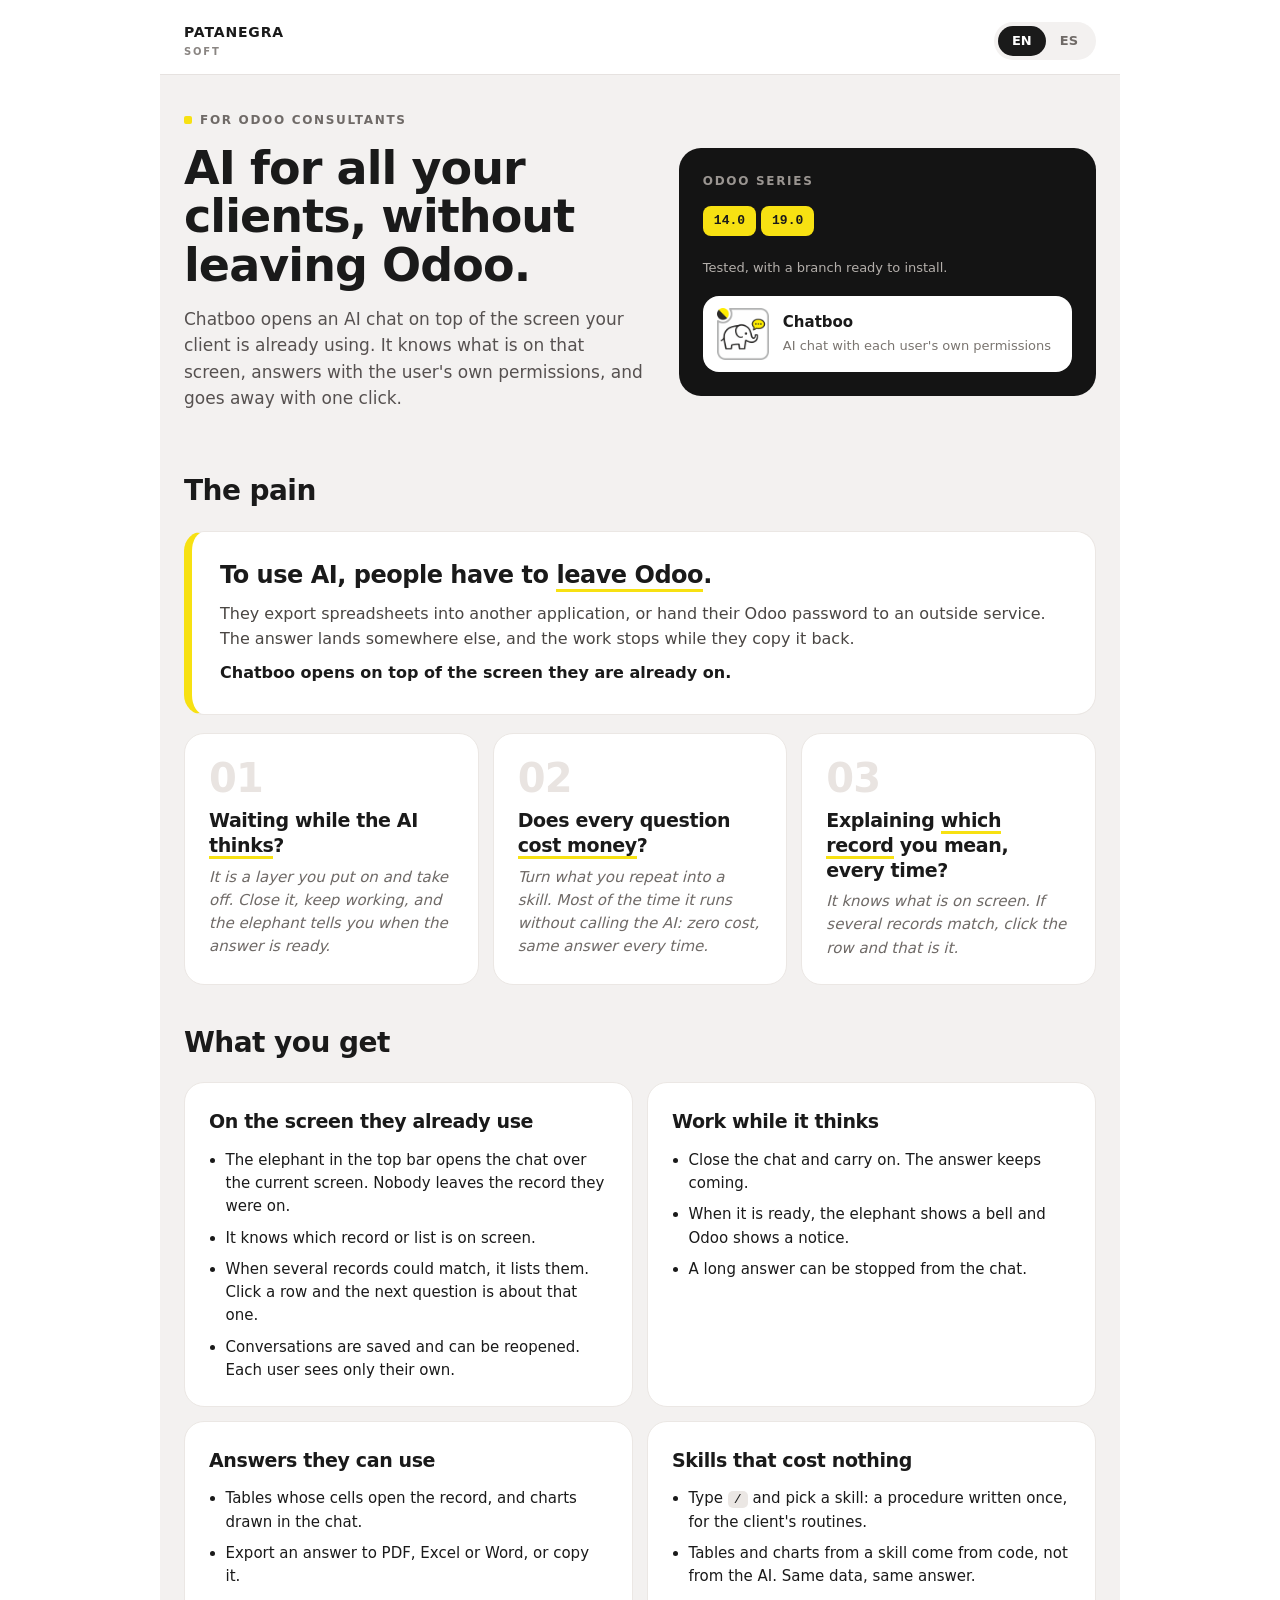
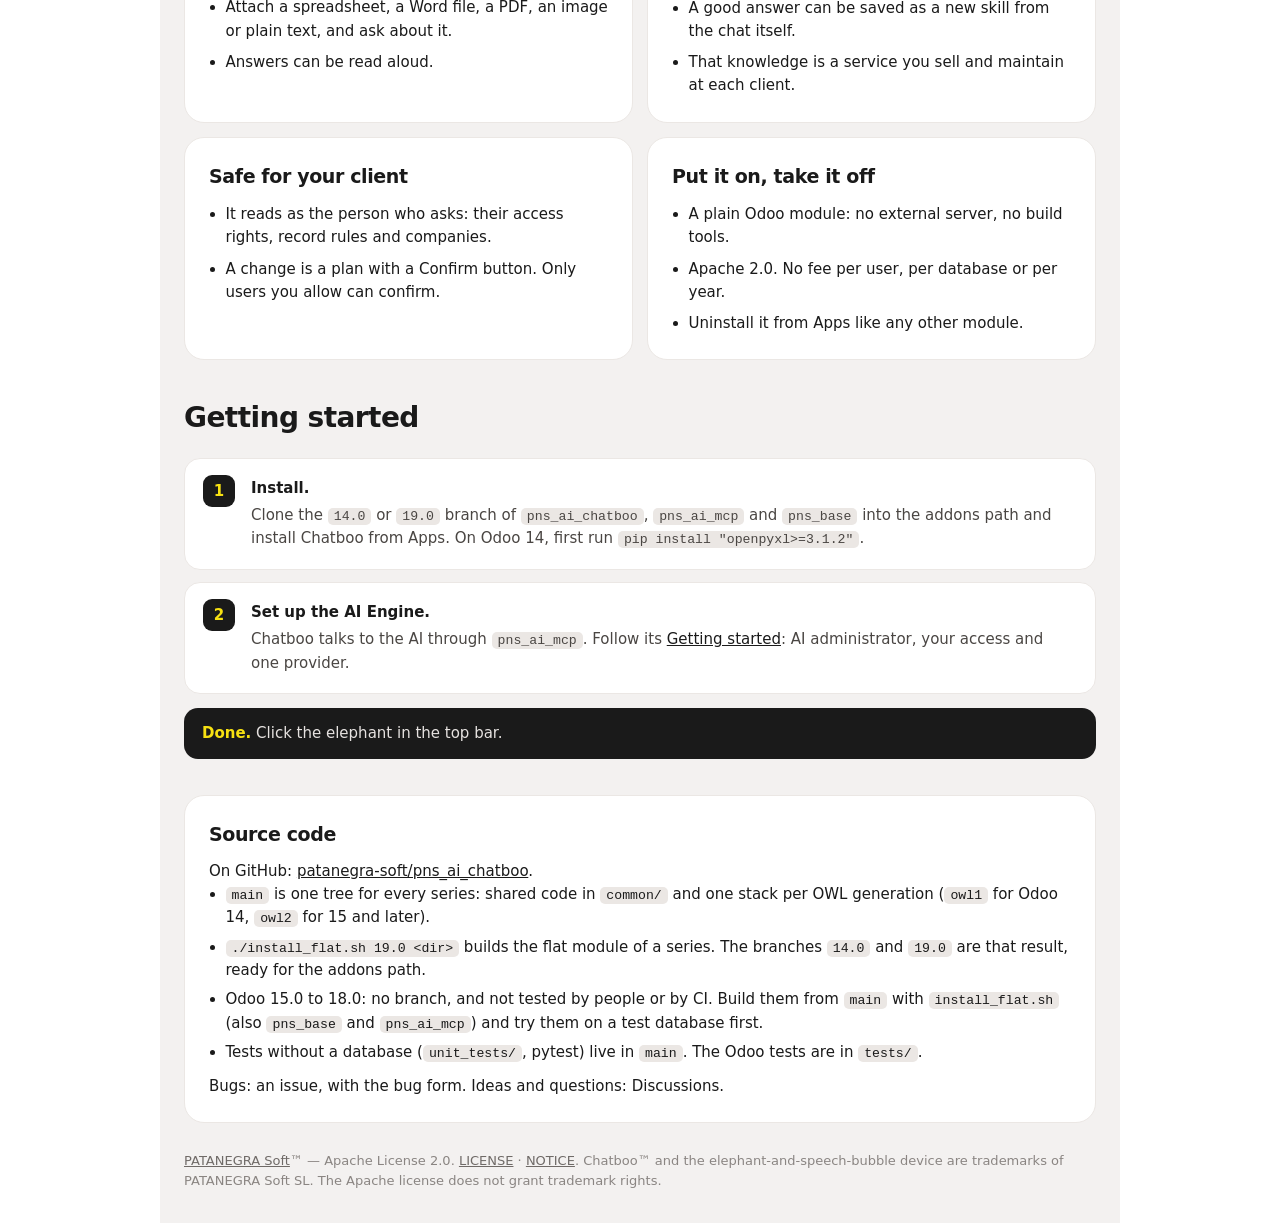
==== pns_ai_chatboo/static/description/index.html @ d3c710c8 "pns_ai_chatboo 2.1.546 for Odoo 19.0" ====
<!DOCTYPE html>
<html lang="en">
<head>
<meta charset="utf-8"/>
<meta http-equiv="Content-Type" content="text/html; charset=utf-8"/>
<meta name="tdm-reservation" content="0"/>
<title>Chatboo</title>
</head>
<body>
<style>
.pb * { box-sizing: border-box !important }
#es:target ~ .pb-en { display: none !important }
#es:target ~ .pb-es { display: block !important }
#es:target ~ .pb-bar .pb-t-en { background: transparent !important; color: #6f6a67 !important }
#es:target ~ .pb-bar .pb-t-es { background: #1A1A1A !important; color: #fff !important }
.pb-big p:last-child { margin: 0 !important; font-weight: 600 !important; color: #1A1A1A !important }
.pb-feat li:last-child { margin-bottom: 0 !important }
.pb-steps li:before { content: counter(pbstep) !important; position: absolute !important; left: 18px !important; top: 16px !important; width: 32px !important; height: 32px !important; border-radius: 9px !important; background: #1A1A1A !important; color: #F7E112 !important; font-weight: 700 !important; text-align: center !important; line-height: 32px !important }
@media (min-width: 760px) {
  .pb-hero { display: grid !important; grid-template-columns: 1.1fr 1fr !important; gap: 36px !important; align-items: center !important }
  .pb-dark { margin-top: 0 !important }
  .pb h1 { font-size: 46px !important }
  .pb-pains { display: grid !important; grid-template-columns: repeat(3, 1fr) !important; gap: 14px !important }
  .pb-pain { margin-bottom: 0 !important }
  .pb-feats { display: grid !important; grid-template-columns: 1fr 1fr !important; gap: 14px !important }
  .pb-feat { margin-bottom: 0 !important }

  }
</style>
<div class="pb" style="max-width: 960px; margin: 0 auto; padding: 0 0 32px; background: #f3f1f0; color: #1A1A1A; font-family: Inter, 'Segoe UI', system-ui, -apple-system, sans-serif; font-size: 15px; line-height: 1.55">
  <span id="en" class="pb-target" style="display: block; height: 0"></span>
  <span id="es" class="pb-target" style="display: block; height: 0"></span>

  <div class="pb-bar" style="display: flex; align-items: center; justify-content: space-between; padding: 14px 24px; background: #fff; border-bottom: 1px solid #e6e2e0">
    <div class="pb-brand" style="font-weight: 800; font-size: 14px; letter-spacing: 0.06em">PATANEGRA<small style="display: block; font-size: 10px; color: #8a8582; letter-spacing: 0.18em; font-weight: 600">SOFT</small></div>
    <div class="pb-tabs" style="background: #f3f1f0; border-radius: 999px; padding: 4px; white-space: nowrap"><a class="pb-t-en" href="#en" style="display: inline-block; padding: 5px 14px; border-radius: 999px; font-size: 13px; font-weight: 700; text-decoration: none; background: #1A1A1A; color: #fff">EN</a><a class="pb-t-es" href="#es" style="display: inline-block; padding: 5px 14px; border-radius: 999px; font-size: 13px; font-weight: 700; text-decoration: none; color: #6f6a67">ES</a></div>
  </div>

  <!-- ============================== ENGLISH ============================== -->
  <div class="pb-en" lang="en">

    <section class="pb-sec pb-hero" style="padding: 36px 24px 0; display: block">
      <div>
        <p class="pb-eyebrow" style="margin: 0 0 14px; font-size: 12px; font-weight: 700; letter-spacing: 0.14em; text-transform: uppercase; color: #6f6a67"><span style="display: inline-block; width: 8px; height: 8px; margin-right: 8px; border-radius: 2px; background: #F7E112"></span>For Odoo consultants</p>
        <h1 style="font-family: 'Space Grotesk', 'Segoe UI', system-ui, sans-serif; letter-spacing: -0.02em; margin: 0 0 16px; font-size: 40px; line-height: 1.06; font-weight: 700">AI for all your clients, without leaving Odoo.</h1>
        <p class="pb-lead" style="margin: 0 0 22px; font-size: 17px; color: #565150; max-width: 34em">
          Chatboo opens an AI chat on top of the screen your client is already
          using. It knows what is on that screen, answers with the user's own
          permissions, and goes away with one click.
        </p>
      </div>
      <div class="pb-dark" style="margin-top: 24px; padding: 24px; border-radius: 22px; background: #141414; color: #fff">
        <p class="pb-dark-head" style="margin: 0 0 12px; font-size: 12px; font-weight: 700; letter-spacing: 0.14em; text-transform: uppercase; color: #9a9591">Odoo series</p>
        <p class="pb-series"><span style="display: inline-block; margin: 0 5px 7px 0; padding: 5px 11px; border-radius: 8px; font-family: ui-monospace, Consolas, Menlo, monospace; font-size: 13px; font-weight: 600; background: #F7E112; color: #1A1A1A">14.0</span><span style="display: inline-block; margin: 0 5px 7px 0; padding: 5px 11px; border-radius: 8px; font-family: ui-monospace, Consolas, Menlo, monospace; font-size: 13px; font-weight: 600; background: #F7E112; color: #1A1A1A">19.0</span></p>
        <p class="pb-dark-note" style="margin: 6px 0 18px; font-size: 13px; color: #b4afab">Tested, with a branch ready to install.</p>
        <div class="pb-app" style="display: flex; align-items: center; gap: 14px; padding: 12px 14px; border-radius: 16px; background: #fff; color: #1A1A1A">
          <img src="icon.png" alt="Chatboo" style="width: 52px; height: 52px; flex: none; display: block" />
          <div><b style="display: block; font-size: 15px">Chatboo</b><span style="font-size: 13px; color: #7a7570">AI chat with each user's own permissions</span></div>
        </div>
      </div>
    </section>

    <section class="pb-sec" style="padding: 36px 24px 0">
      <h2 style="font-family: 'Space Grotesk', 'Segoe UI', system-ui, sans-serif; letter-spacing: -0.02em; margin: 0 0 18px; font-size: 28px; font-weight: 700">The pain</h2>
      <div class="pb-big" style="padding: 28px; border-radius: 20px; background: #fff; border: 1px solid #ebe7e4; border-left: 8px solid #F7E112">
        <h3 style="font-family: 'Space Grotesk', 'Segoe UI', system-ui, sans-serif; letter-spacing: -0.02em; margin: 0 0 12px; font-size: 24px; line-height: 1.25">To use AI, people have to <em style="font-style: normal; border-bottom: 3px solid #F7E112">leave Odoo</em>.</h3>
        <p style="margin: 0 0 10px; color: #4a4643; font-size: 16px">
          They export spreadsheets into another application, or hand their
          Odoo password to an outside service. The answer lands somewhere
          else, and the work stops while they copy it back.
        </p>
        <p style="margin: 0 0 10px; color: #4a4643; font-size: 16px">Chatboo opens on top of the screen they are already on.</p>
      </div>
      <div class="pb-pains" style="margin-top: 18px">
        <div class="pb-pain" style="margin-bottom: 14px; padding: 24px; border-radius: 20px; background: #fff; border: 1px solid #ebe7e4">
          <span class="pb-n" style="display: block; margin-bottom: 10px; font-size: 40px; font-weight: 700; color: #e9e4e1; line-height: 1; font-family: 'Space Grotesk', 'Segoe UI', system-ui, sans-serif; letter-spacing: -0.02em">01</span>
          <h3 style="font-family: 'Space Grotesk', 'Segoe UI', system-ui, sans-serif; letter-spacing: -0.02em; margin: 0 0 8px; font-size: 19px; line-height: 1.3; font-weight: 600">Waiting while the AI <em style="font-style: normal; border-bottom: 3px solid #F7E112">thinks</em>?</h3>
          <p style="margin: 0; font-style: italic; color: #6f6a67">It is a layer you put on and take off. Close it, keep working, and the elephant tells you when the answer is ready.</p>
        </div>
        <div class="pb-pain" style="margin-bottom: 14px; padding: 24px; border-radius: 20px; background: #fff; border: 1px solid #ebe7e4">
          <span class="pb-n" style="display: block; margin-bottom: 10px; font-size: 40px; font-weight: 700; color: #e9e4e1; line-height: 1; font-family: 'Space Grotesk', 'Segoe UI', system-ui, sans-serif; letter-spacing: -0.02em">02</span>
          <h3 style="font-family: 'Space Grotesk', 'Segoe UI', system-ui, sans-serif; letter-spacing: -0.02em; margin: 0 0 8px; font-size: 19px; line-height: 1.3; font-weight: 600">Does every question <em style="font-style: normal; border-bottom: 3px solid #F7E112">cost money</em>?</h3>
          <p style="margin: 0; font-style: italic; color: #6f6a67">Turn what you repeat into a skill. Most of the time it runs without calling the AI: zero cost, same answer every time.</p>
        </div>
        <div class="pb-pain" style="margin-bottom: 14px; padding: 24px; border-radius: 20px; background: #fff; border: 1px solid #ebe7e4">
          <span class="pb-n" style="display: block; margin-bottom: 10px; font-size: 40px; font-weight: 700; color: #e9e4e1; line-height: 1; font-family: 'Space Grotesk', 'Segoe UI', system-ui, sans-serif; letter-spacing: -0.02em">03</span>
          <h3 style="font-family: 'Space Grotesk', 'Segoe UI', system-ui, sans-serif; letter-spacing: -0.02em; margin: 0 0 8px; font-size: 19px; line-height: 1.3; font-weight: 600">Explaining <em style="font-style: normal; border-bottom: 3px solid #F7E112">which record</em> you mean, every time?</h3>
          <p style="margin: 0; font-style: italic; color: #6f6a67">It knows what is on screen. If several records match, click the row and that is it.</p>
        </div>
      </div>
    </section>

    <section class="pb-sec" style="padding: 36px 24px 0">
      <h2 style="font-family: 'Space Grotesk', 'Segoe UI', system-ui, sans-serif; letter-spacing: -0.02em; margin: 0 0 18px; font-size: 28px; font-weight: 700">What you get</h2>
      <div class="pb-feats">
        <div class="pb-feat" style="margin-bottom: 14px; padding: 24px; border-radius: 20px; background: #fff; border: 1px solid #ebe7e4">
          <h3 style="font-family: 'Space Grotesk', 'Segoe UI', system-ui, sans-serif; letter-spacing: -0.02em; margin: 0 0 12px; font-size: 19px">On the screen they already use</h3>
          <ul style="margin: 0; padding-left: 1.1em">
            <li style="margin: 0 0 8px">The elephant in the top bar opens the chat over the current screen. Nobody leaves the record they were on.</li>
            <li style="margin: 0 0 8px">It knows which record or list is on screen.</li>
            <li style="margin: 0 0 8px">When several records could match, it lists them. Click a row and the next question is about that one.</li>
            <li style="margin: 0 0 8px">Conversations are saved and can be reopened. Each user sees only their own.</li>
          </ul>
        </div>
        <div class="pb-feat" style="margin-bottom: 14px; padding: 24px; border-radius: 20px; background: #fff; border: 1px solid #ebe7e4">
          <h3 style="font-family: 'Space Grotesk', 'Segoe UI', system-ui, sans-serif; letter-spacing: -0.02em; margin: 0 0 12px; font-size: 19px">Work while it thinks</h3>
          <ul style="margin: 0; padding-left: 1.1em">
            <li style="margin: 0 0 8px">Close the chat and carry on. The answer keeps coming.</li>
            <li style="margin: 0 0 8px">When it is ready, the elephant shows a bell and Odoo shows a notice.</li>
            <li style="margin: 0 0 8px">A long answer can be stopped from the chat.</li>
          </ul>
        </div>
        <div class="pb-feat" style="margin-bottom: 14px; padding: 24px; border-radius: 20px; background: #fff; border: 1px solid #ebe7e4">
          <h3 style="font-family: 'Space Grotesk', 'Segoe UI', system-ui, sans-serif; letter-spacing: -0.02em; margin: 0 0 12px; font-size: 19px">Answers they can use</h3>
          <ul style="margin: 0; padding-left: 1.1em">
            <li style="margin: 0 0 8px">Tables whose cells open the record, and charts drawn in the chat.</li>
            <li style="margin: 0 0 8px">Export an answer to PDF, Excel or Word, or copy it.</li>
            <li style="margin: 0 0 8px">Attach a spreadsheet, a Word file, a PDF, an image or plain text, and ask about it.</li>
            <li style="margin: 0 0 8px">Answers can be read aloud.</li>
          </ul>
        </div>
        <div class="pb-feat" style="margin-bottom: 14px; padding: 24px; border-radius: 20px; background: #fff; border: 1px solid #ebe7e4">
          <h3 style="font-family: 'Space Grotesk', 'Segoe UI', system-ui, sans-serif; letter-spacing: -0.02em; margin: 0 0 12px; font-size: 19px">Skills that cost nothing</h3>
          <ul style="margin: 0; padding-left: 1.1em">
            <li style="margin: 0 0 8px">Type <code style="font-family: ui-monospace, Consolas, Menlo, monospace; font-size: 0.88em; background: #ebe7e4; padding: 1px 6px; border-radius: 5px">/</code> and pick a skill: a procedure written once, for the client's routines.</li>
            <li style="margin: 0 0 8px">Tables and charts from a skill come from code, not from the AI. Same data, same answer.</li>
            <li style="margin: 0 0 8px">A good answer can be saved as a new skill from the chat itself.</li>
            <li style="margin: 0 0 8px">That knowledge is a service you sell and maintain at each client.</li>
          </ul>
        </div>
        <div class="pb-feat" style="margin-bottom: 14px; padding: 24px; border-radius: 20px; background: #fff; border: 1px solid #ebe7e4">
          <h3 style="font-family: 'Space Grotesk', 'Segoe UI', system-ui, sans-serif; letter-spacing: -0.02em; margin: 0 0 12px; font-size: 19px">Safe for your client</h3>
          <ul style="margin: 0; padding-left: 1.1em">
            <li style="margin: 0 0 8px">It reads as the person who asks: their access rights, record rules and companies.</li>
            <li style="margin: 0 0 8px">A change is a plan with a Confirm button. Only users you allow can confirm.</li>
          </ul>
        </div>
        <div class="pb-feat" style="margin-bottom: 14px; padding: 24px; border-radius: 20px; background: #fff; border: 1px solid #ebe7e4">
          <h3 style="font-family: 'Space Grotesk', 'Segoe UI', system-ui, sans-serif; letter-spacing: -0.02em; margin: 0 0 12px; font-size: 19px">Put it on, take it off</h3>
          <ul style="margin: 0; padding-left: 1.1em">
            <li style="margin: 0 0 8px">A plain Odoo module: no external server, no build tools.</li>
            <li style="margin: 0 0 8px">Apache 2.0. No fee per user, per database or per year.</li>
            <li style="margin: 0 0 8px">Uninstall it from Apps like any other module.</li>
          </ul>
        </div>
      </div>
    </section>

    <section class="pb-sec" style="padding: 36px 24px 0">
      <h2 style="font-family: 'Space Grotesk', 'Segoe UI', system-ui, sans-serif; letter-spacing: -0.02em; margin: 0 0 18px; font-size: 28px; font-weight: 700">Getting started</h2>
      <ol class="pb-steps" style="margin: 0; padding: 0; list-style: none; counter-reset: pbstep">
        <li style="position: relative; margin-bottom: 12px; padding: 18px 20px 18px 66px; border-radius: 16px; background: #fff; border: 1px solid #ebe7e4; counter-increment: pbstep">
          <b style="display: block; margin-bottom: 4px">Install.</b>
          <p style="margin: 0; color: #4a4643">Clone the <code style="font-family: ui-monospace, Consolas, Menlo, monospace; font-size: 0.88em; background: #ebe7e4; padding: 1px 6px; border-radius: 5px">14.0</code> or <code style="font-family: ui-monospace, Consolas, Menlo, monospace; font-size: 0.88em; background: #ebe7e4; padding: 1px 6px; border-radius: 5px">19.0</code> branch of <code style="font-family: ui-monospace, Consolas, Menlo, monospace; font-size: 0.88em; background: #ebe7e4; padding: 1px 6px; border-radius: 5px">pns_ai_chatboo</code>, <code style="font-family: ui-monospace, Consolas, Menlo, monospace; font-size: 0.88em; background: #ebe7e4; padding: 1px 6px; border-radius: 5px">pns_ai_mcp</code> and <code style="font-family: ui-monospace, Consolas, Menlo, monospace; font-size: 0.88em; background: #ebe7e4; padding: 1px 6px; border-radius: 5px">pns_base</code> into the addons path and install Chatboo from Apps. On Odoo 14, first run <code style="font-family: ui-monospace, Consolas, Menlo, monospace; font-size: 0.88em; background: #ebe7e4; padding: 1px 6px; border-radius: 5px">pip install "openpyxl&gt;=3.1.2"</code>.</p>
        </li>
        <li style="position: relative; margin-bottom: 12px; padding: 18px 20px 18px 66px; border-radius: 16px; background: #fff; border: 1px solid #ebe7e4; counter-increment: pbstep">
          <b style="display: block; margin-bottom: 4px">Set up the AI Engine.</b>
          <p style="margin: 0; color: #4a4643">Chatboo talks to the AI through <code style="font-family: ui-monospace, Consolas, Menlo, monospace; font-size: 0.88em; background: #ebe7e4; padding: 1px 6px; border-radius: 5px">pns_ai_mcp</code>. Follow its <a href="https://github.com/patanegra-soft/pns_ai_mcp#getting-started" style="color: #1A1A1A">Getting started</a>: AI administrator, your access and one provider.</p>
        </li>
      </ol>
      <p class="pb-tip" style="margin: 14px 0 0; padding: 14px 18px; border-radius: 14px; background: #1A1A1A; color: #e6e2e0"><b style="color: #F7E112">Done.</b> Click the elephant in the top bar.</p>
    </section>

    <section class="pb-sec" style="padding: 36px 24px 0">
      <div class="pb-src" style="padding: 24px; border-radius: 20px; background: #fff; border: 1px solid #ebe7e4">
        <h3 style="font-family: 'Space Grotesk', 'Segoe UI', system-ui, sans-serif; letter-spacing: -0.02em; margin: 0 0 10px; font-size: 19px">Source code</h3>
        <p style="margin: 0">On GitHub: <a href="https://github.com/patanegra-soft/pns_ai_chatboo" style="color: #1A1A1A">patanegra-soft/pns_ai_chatboo</a>.</p>
        <ul style="margin: 0 0 10px; padding-left: 1.1em">
          <li style="margin: 0 0 6px"><code style="font-family: ui-monospace, Consolas, Menlo, monospace; font-size: 0.88em; background: #ebe7e4; padding: 1px 6px; border-radius: 5px">main</code> is one tree for every series: shared code in <code style="font-family: ui-monospace, Consolas, Menlo, monospace; font-size: 0.88em; background: #ebe7e4; padding: 1px 6px; border-radius: 5px">common/</code> and one stack per OWL generation (<code style="font-family: ui-monospace, Consolas, Menlo, monospace; font-size: 0.88em; background: #ebe7e4; padding: 1px 6px; border-radius: 5px">owl1</code> for Odoo 14, <code style="font-family: ui-monospace, Consolas, Menlo, monospace; font-size: 0.88em; background: #ebe7e4; padding: 1px 6px; border-radius: 5px">owl2</code> for 15 and later).</li>
          <li style="margin: 0 0 6px"><code style="font-family: ui-monospace, Consolas, Menlo, monospace; font-size: 0.88em; background: #ebe7e4; padding: 1px 6px; border-radius: 5px">./install_flat.sh 19.0 &lt;dir&gt;</code> builds the flat module of a series. The branches <code style="font-family: ui-monospace, Consolas, Menlo, monospace; font-size: 0.88em; background: #ebe7e4; padding: 1px 6px; border-radius: 5px">14.0</code> and <code style="font-family: ui-monospace, Consolas, Menlo, monospace; font-size: 0.88em; background: #ebe7e4; padding: 1px 6px; border-radius: 5px">19.0</code> are that result, ready for the addons path.</li>
          <li style="margin: 0 0 6px">Odoo 15.0 to 18.0: no branch, and not tested by people or by CI. Build them from <code style="font-family: ui-monospace, Consolas, Menlo, monospace; font-size: 0.88em; background: #ebe7e4; padding: 1px 6px; border-radius: 5px">main</code> with <code style="font-family: ui-monospace, Consolas, Menlo, monospace; font-size: 0.88em; background: #ebe7e4; padding: 1px 6px; border-radius: 5px">install_flat.sh</code> (also <code style="font-family: ui-monospace, Consolas, Menlo, monospace; font-size: 0.88em; background: #ebe7e4; padding: 1px 6px; border-radius: 5px">pns_base</code> and <code style="font-family: ui-monospace, Consolas, Menlo, monospace; font-size: 0.88em; background: #ebe7e4; padding: 1px 6px; border-radius: 5px">pns_ai_mcp</code>) and try them on a test database first.</li>
          <li style="margin: 0 0 6px">Tests without a database (<code style="font-family: ui-monospace, Consolas, Menlo, monospace; font-size: 0.88em; background: #ebe7e4; padding: 1px 6px; border-radius: 5px">unit_tests/</code>, pytest) live in <code style="font-family: ui-monospace, Consolas, Menlo, monospace; font-size: 0.88em; background: #ebe7e4; padding: 1px 6px; border-radius: 5px">main</code>. The Odoo tests are in <code style="font-family: ui-monospace, Consolas, Menlo, monospace; font-size: 0.88em; background: #ebe7e4; padding: 1px 6px; border-radius: 5px">tests/</code>.</li>
        </ul>
        <p style="margin: 0">Bugs: an issue, with the bug form. Ideas and questions: Discussions.</p>
      </div>
    </section>

  </div>

  <!-- ============================== ESPA&#209;OL ============================== -->
  <div class="pb-es" lang="es" style="display: none">

    <section class="pb-sec pb-hero" style="padding: 36px 24px 0; display: block">
      <div>
        <p class="pb-eyebrow" style="margin: 0 0 14px; font-size: 12px; font-weight: 700; letter-spacing: 0.14em; text-transform: uppercase; color: #6f6a67"><span style="display: inline-block; width: 8px; height: 8px; margin-right: 8px; border-radius: 2px; background: #F7E112"></span>Para consultores de Odoo</p>
        <h1 style="font-family: 'Space Grotesk', 'Segoe UI', system-ui, sans-serif; letter-spacing: -0.02em; margin: 0 0 16px; font-size: 40px; line-height: 1.06; font-weight: 700">IA para todos tus clientes, sin salir de Odoo.</h1>
        <p class="pb-lead" style="margin: 0 0 22px; font-size: 17px; color: #565150; max-width: 34em">
          Chatboo abre un chat de IA encima de la pantalla que tu cliente ya
          est&#225; usando. Sabe qu&#233; hay en esa pantalla, responde con los permisos
          del propio usuario y se quita con un clic.
        </p>
      </div>
      <div class="pb-dark" style="margin-top: 24px; padding: 24px; border-radius: 22px; background: #141414; color: #fff">
        <p class="pb-dark-head" style="margin: 0 0 12px; font-size: 12px; font-weight: 700; letter-spacing: 0.14em; text-transform: uppercase; color: #9a9591">Versiones de Odoo</p>
        <p class="pb-series"><span style="display: inline-block; margin: 0 5px 7px 0; padding: 5px 11px; border-radius: 8px; font-family: ui-monospace, Consolas, Menlo, monospace; font-size: 13px; font-weight: 600; background: #F7E112; color: #1A1A1A">14.0</span><span style="display: inline-block; margin: 0 5px 7px 0; padding: 5px 11px; border-radius: 8px; font-family: ui-monospace, Consolas, Menlo, monospace; font-size: 13px; font-weight: 600; background: #F7E112; color: #1A1A1A">19.0</span></p>
        <p class="pb-dark-note" style="margin: 6px 0 18px; font-size: 13px; color: #b4afab">Probadas, con una rama lista para instalar.</p>
        <div class="pb-app" style="display: flex; align-items: center; gap: 14px; padding: 12px 14px; border-radius: 16px; background: #fff; color: #1A1A1A">
          <img src="icon.png" alt="Chatboo" style="width: 52px; height: 52px; flex: none; display: block" />
          <div><b style="display: block; font-size: 15px">Chatboo</b><span style="font-size: 13px; color: #7a7570">Chat de IA con los permisos de cada usuario</span></div>
        </div>
      </div>
    </section>

    <section class="pb-sec" style="padding: 36px 24px 0">
      <h2 style="font-family: 'Space Grotesk', 'Segoe UI', system-ui, sans-serif; letter-spacing: -0.02em; margin: 0 0 18px; font-size: 28px; font-weight: 700">El dolor</h2>
      <div class="pb-big" style="padding: 28px; border-radius: 20px; background: #fff; border: 1px solid #ebe7e4; border-left: 8px solid #F7E112">
        <h3 style="font-family: 'Space Grotesk', 'Segoe UI', system-ui, sans-serif; letter-spacing: -0.02em; margin: 0 0 12px; font-size: 24px; line-height: 1.25">Para usar IA hay que <em style="font-style: normal; border-bottom: 3px solid #F7E112">salir de Odoo</em>.</h3>
        <p style="margin: 0 0 10px; color: #4a4643; font-size: 16px">
          Se exportan Excels a otra aplicaci&#243;n, o se le da la contrase&#241;a de
          Odoo a un servicio de fuera. La respuesta llega a otro sitio y el
          trabajo se para mientras se copia de vuelta.
        </p>
        <p style="margin: 0 0 10px; color: #4a4643; font-size: 16px">Chatboo se abre encima de la pantalla en la que ya est&#225;s.</p>
      </div>
      <div class="pb-pains" style="margin-top: 18px">
        <div class="pb-pain" style="margin-bottom: 14px; padding: 24px; border-radius: 20px; background: #fff; border: 1px solid #ebe7e4">
          <span class="pb-n" style="display: block; margin-bottom: 10px; font-size: 40px; font-weight: 700; color: #e9e4e1; line-height: 1; font-family: 'Space Grotesk', 'Segoe UI', system-ui, sans-serif; letter-spacing: -0.02em">01</span>
          <h3 style="font-family: 'Space Grotesk', 'Segoe UI', system-ui, sans-serif; letter-spacing: -0.02em; margin: 0 0 8px; font-size: 19px; line-height: 1.3; font-weight: 600">&#191;Esperar mirando c&#243;mo <em style="font-style: normal; border-bottom: 3px solid #F7E112">piensa</em> la IA?</h3>
          <p style="margin: 0; font-style: italic; color: #6f6a67">Es una capa de quita y pon. La cierras, sigues trabajando y el elefante te avisa cuando la respuesta est&#225; lista.</p>
        </div>
        <div class="pb-pain" style="margin-bottom: 14px; padding: 24px; border-radius: 20px; background: #fff; border: 1px solid #ebe7e4">
          <span class="pb-n" style="display: block; margin-bottom: 10px; font-size: 40px; font-weight: 700; color: #e9e4e1; line-height: 1; font-family: 'Space Grotesk', 'Segoe UI', system-ui, sans-serif; letter-spacing: -0.02em">02</span>
          <h3 style="font-family: 'Space Grotesk', 'Segoe UI', system-ui, sans-serif; letter-spacing: -0.02em; margin: 0 0 8px; font-size: 19px; line-height: 1.3; font-weight: 600">&#191;Cada pregunta <em style="font-style: normal; border-bottom: 3px solid #F7E112">cuesta dinero</em>?</h3>
          <p style="margin: 0; font-style: italic; color: #6f6a67">Lo que repites lo conviertes en un skill. Casi siempre se ejecuta sin llamar a la IA: coste cero y la misma respuesta cada vez.</p>
        </div>
        <div class="pb-pain" style="margin-bottom: 14px; padding: 24px; border-radius: 20px; background: #fff; border: 1px solid #ebe7e4">
          <span class="pb-n" style="display: block; margin-bottom: 10px; font-size: 40px; font-weight: 700; color: #e9e4e1; line-height: 1; font-family: 'Space Grotesk', 'Segoe UI', system-ui, sans-serif; letter-spacing: -0.02em">03</span>
          <h3 style="font-family: 'Space Grotesk', 'Segoe UI', system-ui, sans-serif; letter-spacing: -0.02em; margin: 0 0 8px; font-size: 19px; line-height: 1.3; font-weight: 600">&#191;Explicarle cada vez <em style="font-style: normal; border-bottom: 3px solid #F7E112">de qu&#233; registro</em> hablas?</h3>
          <p style="margin: 0; font-style: italic; color: #6f6a67">Sabe qu&#233; hay en pantalla. Si varios encajan, pinchas la fila y listo.</p>
        </div>
      </div>
    </section>

    <section class="pb-sec" style="padding: 36px 24px 0">
      <h2 style="font-family: 'Space Grotesk', 'Segoe UI', system-ui, sans-serif; letter-spacing: -0.02em; margin: 0 0 18px; font-size: 28px; font-weight: 700">Qu&#233; te llevas</h2>
      <div class="pb-feats">
        <div class="pb-feat" style="margin-bottom: 14px; padding: 24px; border-radius: 20px; background: #fff; border: 1px solid #ebe7e4">
          <h3 style="font-family: 'Space Grotesk', 'Segoe UI', system-ui, sans-serif; letter-spacing: -0.02em; margin: 0 0 12px; font-size: 19px">En la pantalla que ya usan</h3>
          <ul style="margin: 0; padding-left: 1.1em">
            <li style="margin: 0 0 8px">El elefante de la barra superior abre el chat encima de la pantalla actual. Nadie sale del registro en el que estaba.</li>
            <li style="margin: 0 0 8px">Sabe qu&#233; registro o qu&#233; lista hay en pantalla.</li>
            <li style="margin: 0 0 8px">Si varios registros encajan, los ense&#241;a. Pinchas una fila y la siguiente pregunta va sobre esa.</li>
            <li style="margin: 0 0 8px">Las conversaciones se guardan y se pueden reabrir. Cada usuario ve solo las suyas.</li>
          </ul>
        </div>
        <div class="pb-feat" style="margin-bottom: 14px; padding: 24px; border-radius: 20px; background: #fff; border: 1px solid #ebe7e4">
          <h3 style="font-family: 'Space Grotesk', 'Segoe UI', system-ui, sans-serif; letter-spacing: -0.02em; margin: 0 0 12px; font-size: 19px">Trabaja mientras piensa</h3>
          <ul style="margin: 0; padding-left: 1.1em">
            <li style="margin: 0 0 8px">Cierras el chat y sigues. La respuesta sigue llegando.</li>
            <li style="margin: 0 0 8px">Cuando est&#225; lista, el elefante ense&#241;a una campanita y Odoo muestra un aviso.</li>
            <li style="margin: 0 0 8px">Una respuesta larga se puede parar desde el chat.</li>
          </ul>
        </div>
        <div class="pb-feat" style="margin-bottom: 14px; padding: 24px; border-radius: 20px; background: #fff; border: 1px solid #ebe7e4">
          <h3 style="font-family: 'Space Grotesk', 'Segoe UI', system-ui, sans-serif; letter-spacing: -0.02em; margin: 0 0 12px; font-size: 19px">Respuestas que sirven</h3>
          <ul style="margin: 0; padding-left: 1.1em">
            <li style="margin: 0 0 8px">Tablas cuyas celdas abren el registro, y gr&#225;ficos dibujados en el chat.</li>
            <li style="margin: 0 0 8px">Exportar una respuesta a PDF, Excel o Word, o copiarla.</li>
            <li style="margin: 0 0 8px">Adjuntar un Excel, un Word, un PDF, una imagen o un texto, y preguntar sobre &#233;l.</li>
            <li style="margin: 0 0 8px">Las respuestas se pueden leer en voz alta.</li>
          </ul>
        </div>
        <div class="pb-feat" style="margin-bottom: 14px; padding: 24px; border-radius: 20px; background: #fff; border: 1px solid #ebe7e4">
          <h3 style="font-family: 'Space Grotesk', 'Segoe UI', system-ui, sans-serif; letter-spacing: -0.02em; margin: 0 0 12px; font-size: 19px">Skills que no cuestan nada</h3>
          <ul style="margin: 0; padding-left: 1.1em">
            <li style="margin: 0 0 8px">Escribes <code style="font-family: ui-monospace, Consolas, Menlo, monospace; font-size: 0.88em; background: #ebe7e4; padding: 1px 6px; border-radius: 5px">/</code> y eliges un skill: un procedimiento escrito una vez, para las rutinas del cliente.</li>
            <li style="margin: 0 0 8px">Las tablas y gr&#225;ficos de un skill salen del c&#243;digo, no de la IA. Mismos datos, misma respuesta.</li>
            <li style="margin: 0 0 8px">Una buena respuesta se puede guardar como skill nuevo desde el propio chat.</li>
            <li style="margin: 0 0 8px">Ese conocimiento es un servicio que vendes y mantienes en cada cliente.</li>
          </ul>
        </div>
        <div class="pb-feat" style="margin-bottom: 14px; padding: 24px; border-radius: 20px; background: #fff; border: 1px solid #ebe7e4">
          <h3 style="font-family: 'Space Grotesk', 'Segoe UI', system-ui, sans-serif; letter-spacing: -0.02em; margin: 0 0 12px; font-size: 19px">Seguro para tu cliente</h3>
          <ul style="margin: 0; padding-left: 1.1em">
            <li style="margin: 0 0 8px">Lee como la persona que pregunta: sus permisos, sus reglas de registro y sus compa&#241;&#237;as.</li>
            <li style="margin: 0 0 8px">Un cambio es un plan con un bot&#243;n Confirmar. Solo confirman los usuarios que t&#250; permitas.</li>
          </ul>
        </div>
        <div class="pb-feat" style="margin-bottom: 14px; padding: 24px; border-radius: 20px; background: #fff; border: 1px solid #ebe7e4">
          <h3 style="font-family: 'Space Grotesk', 'Segoe UI', system-ui, sans-serif; letter-spacing: -0.02em; margin: 0 0 12px; font-size: 19px">Se pone y se quita</h3>
          <ul style="margin: 0; padding-left: 1.1em">
            <li style="margin: 0 0 8px">Un m&#243;dulo de Odoo normal: sin servidor externo, sin herramientas de compilaci&#243;n.</li>
            <li style="margin: 0 0 8px">Apache 2.0. Sin cuota por usuario, por base de datos ni por a&#241;o.</li>
            <li style="margin: 0 0 8px">Se desinstala desde Aplicaciones como cualquier otro.</li>
          </ul>
        </div>
      </div>
    </section>

    <section class="pb-sec" style="padding: 36px 24px 0">
      <h2 style="font-family: 'Space Grotesk', 'Segoe UI', system-ui, sans-serif; letter-spacing: -0.02em; margin: 0 0 18px; font-size: 28px; font-weight: 700">Puesta en marcha</h2>
      <ol class="pb-steps" style="margin: 0; padding: 0; list-style: none; counter-reset: pbstep">
        <li style="position: relative; margin-bottom: 12px; padding: 18px 20px 18px 66px; border-radius: 16px; background: #fff; border: 1px solid #ebe7e4; counter-increment: pbstep">
          <b style="display: block; margin-bottom: 4px">Instala.</b>
          <p style="margin: 0; color: #4a4643">Clona la rama <code style="font-family: ui-monospace, Consolas, Menlo, monospace; font-size: 0.88em; background: #ebe7e4; padding: 1px 6px; border-radius: 5px">14.0</code> o <code style="font-family: ui-monospace, Consolas, Menlo, monospace; font-size: 0.88em; background: #ebe7e4; padding: 1px 6px; border-radius: 5px">19.0</code> de <code style="font-family: ui-monospace, Consolas, Menlo, monospace; font-size: 0.88em; background: #ebe7e4; padding: 1px 6px; border-radius: 5px">pns_ai_chatboo</code>, <code style="font-family: ui-monospace, Consolas, Menlo, monospace; font-size: 0.88em; background: #ebe7e4; padding: 1px 6px; border-radius: 5px">pns_ai_mcp</code> y <code style="font-family: ui-monospace, Consolas, Menlo, monospace; font-size: 0.88em; background: #ebe7e4; padding: 1px 6px; border-radius: 5px">pns_base</code> en el addons path e instala Chatboo desde Aplicaciones. En Odoo 14, antes, <code style="font-family: ui-monospace, Consolas, Menlo, monospace; font-size: 0.88em; background: #ebe7e4; padding: 1px 6px; border-radius: 5px">pip install "openpyxl&gt;=3.1.2"</code>.</p>
        </li>
        <li style="position: relative; margin-bottom: 12px; padding: 18px 20px 18px 66px; border-radius: 16px; background: #fff; border: 1px solid #ebe7e4; counter-increment: pbstep">
          <b style="display: block; margin-bottom: 4px">Configura el Motor de IA.</b>
          <p style="margin: 0; color: #4a4643">Chatboo habla con la IA a trav&#233;s de <code style="font-family: ui-monospace, Consolas, Menlo, monospace; font-size: 0.88em; background: #ebe7e4; padding: 1px 6px; border-radius: 5px">pns_ai_mcp</code>. Sigue su <a href="https://github.com/patanegra-soft/pns_ai_mcp#puesta-en-marcha" style="color: #1A1A1A">puesta en marcha</a>: administrador de IA, tu acceso y un proveedor.</p>
        </li>
      </ol>
      <p class="pb-tip" style="margin: 14px 0 0; padding: 14px 18px; border-radius: 14px; background: #1A1A1A; color: #e6e2e0"><b style="color: #F7E112">Listo.</b> Pulsa el elefante de la barra superior.</p>
    </section>

    <section class="pb-sec" style="padding: 36px 24px 0">
      <div class="pb-src" style="padding: 24px; border-radius: 20px; background: #fff; border: 1px solid #ebe7e4">
        <h3 style="font-family: 'Space Grotesk', 'Segoe UI', system-ui, sans-serif; letter-spacing: -0.02em; margin: 0 0 10px; font-size: 19px">C&#243;digo fuente</h3>
        <p style="margin: 0">En GitHub: <a href="https://github.com/patanegra-soft/pns_ai_chatboo" style="color: #1A1A1A">patanegra-soft/pns_ai_chatboo</a>.</p>
        <ul style="margin: 0 0 10px; padding-left: 1.1em">
          <li style="margin: 0 0 6px"><code style="font-family: ui-monospace, Consolas, Menlo, monospace; font-size: 0.88em; background: #ebe7e4; padding: 1px 6px; border-radius: 5px">main</code> es un solo &#225;rbol para todas las versiones: c&#243;digo com&#250;n en <code style="font-family: ui-monospace, Consolas, Menlo, monospace; font-size: 0.88em; background: #ebe7e4; padding: 1px 6px; border-radius: 5px">common/</code> y una pila por generaci&#243;n de OWL (<code style="font-family: ui-monospace, Consolas, Menlo, monospace; font-size: 0.88em; background: #ebe7e4; padding: 1px 6px; border-radius: 5px">owl1</code> para Odoo 14, <code style="font-family: ui-monospace, Consolas, Menlo, monospace; font-size: 0.88em; background: #ebe7e4; padding: 1px 6px; border-radius: 5px">owl2</code> para la 15 y siguientes).</li>
          <li style="margin: 0 0 6px"><code style="font-family: ui-monospace, Consolas, Menlo, monospace; font-size: 0.88em; background: #ebe7e4; padding: 1px 6px; border-radius: 5px">./install_flat.sh 19.0 &lt;dir&gt;</code> construye el m&#243;dulo plano de una versi&#243;n. Las ramas <code style="font-family: ui-monospace, Consolas, Menlo, monospace; font-size: 0.88em; background: #ebe7e4; padding: 1px 6px; border-radius: 5px">14.0</code> y <code style="font-family: ui-monospace, Consolas, Menlo, monospace; font-size: 0.88em; background: #ebe7e4; padding: 1px 6px; border-radius: 5px">19.0</code> son ese resultado, listas para el addons path.</li>
          <li style="margin: 0 0 6px">Odoo 15.0 a 18.0: sin rama y sin probar, ni por personas ni por el CI. Se construyen desde <code style="font-family: ui-monospace, Consolas, Menlo, monospace; font-size: 0.88em; background: #ebe7e4; padding: 1px 6px; border-radius: 5px">main</code> con <code style="font-family: ui-monospace, Consolas, Menlo, monospace; font-size: 0.88em; background: #ebe7e4; padding: 1px 6px; border-radius: 5px">install_flat.sh</code> (tambi&#233;n <code style="font-family: ui-monospace, Consolas, Menlo, monospace; font-size: 0.88em; background: #ebe7e4; padding: 1px 6px; border-radius: 5px">pns_base</code> y <code style="font-family: ui-monospace, Consolas, Menlo, monospace; font-size: 0.88em; background: #ebe7e4; padding: 1px 6px; border-radius: 5px">pns_ai_mcp</code>) y se prueban antes en una base de pruebas.</li>
          <li style="margin: 0 0 6px">Los tests sin base de datos (<code style="font-family: ui-monospace, Consolas, Menlo, monospace; font-size: 0.88em; background: #ebe7e4; padding: 1px 6px; border-radius: 5px">unit_tests/</code>, pytest) viven en <code style="font-family: ui-monospace, Consolas, Menlo, monospace; font-size: 0.88em; background: #ebe7e4; padding: 1px 6px; border-radius: 5px">main</code>. Los tests de Odoo est&#225;n en <code style="font-family: ui-monospace, Consolas, Menlo, monospace; font-size: 0.88em; background: #ebe7e4; padding: 1px 6px; border-radius: 5px">tests/</code>.</li>
        </ul>
        <p style="margin: 0">Errores: un issue, con el formulario de error. Ideas y preguntas: Discussions.</p>
      </div>
    </section>

  </div>

  <footer class="pb-foot" style="padding: 28px 24px 0; font-size: 13px; color: #8a8582">
    <a href="https://patanegra.com" style="color: #6f6a67">PATANEGRA Soft</a>&trade; &mdash; Apache License 2.0.
    <a href="LICENSE" style="color: #6f6a67">LICENSE</a> &middot; <a href="NOTICE" style="color: #6f6a67">NOTICE</a>.
    Chatboo&trade; and the elephant-and-speech-bubble device are trademarks of
    PATANEGRA Soft SL. The Apache license does not grant trademark rights.
  </footer>
</div>
</body>
</html>
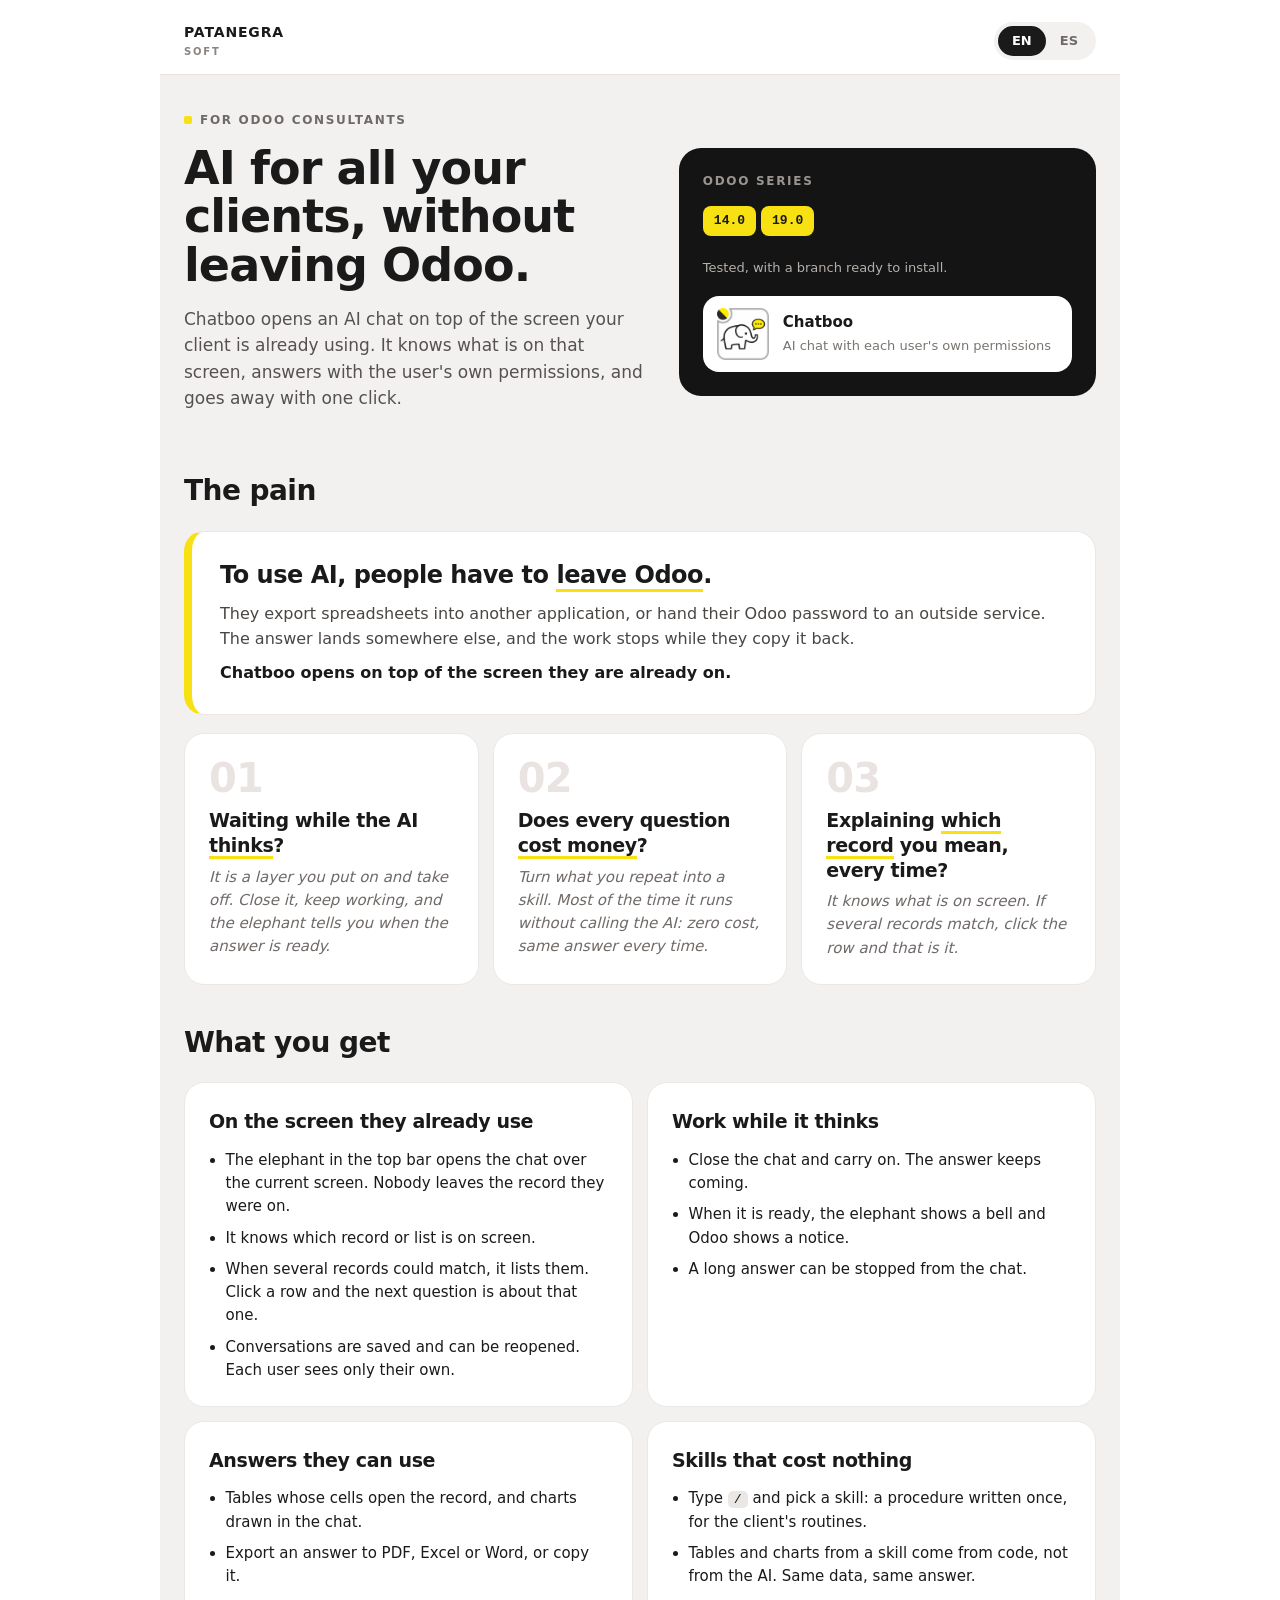
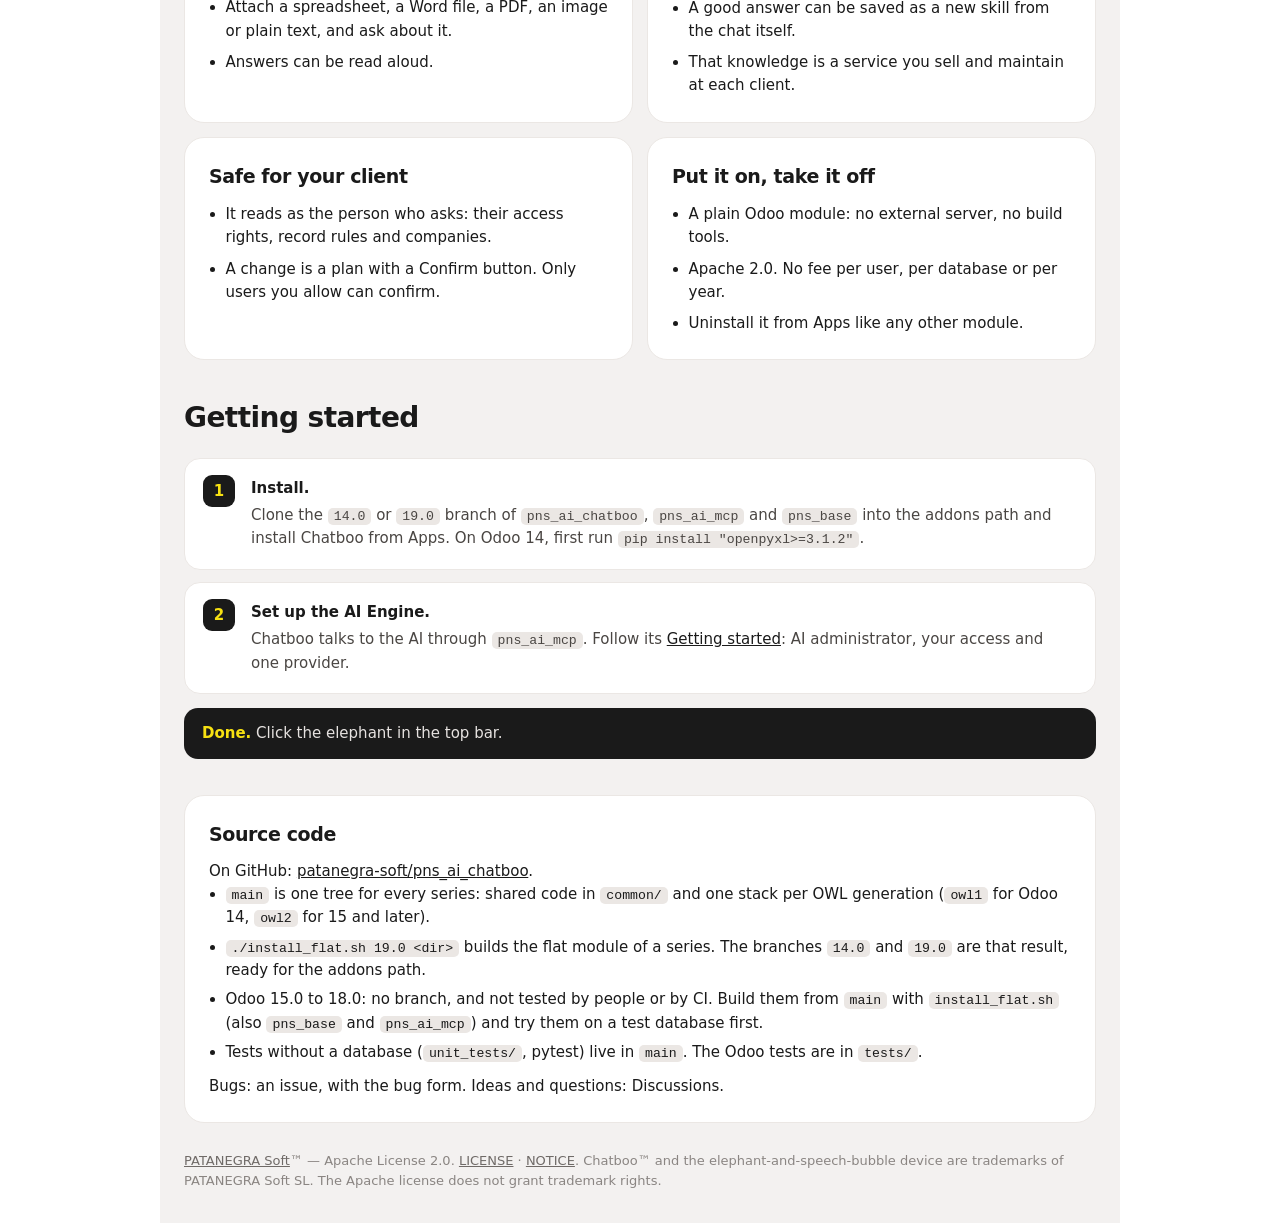
==== commit 08eb25c8: "pns_ai_chatboo 2.1.547 for Odoo 19.0" ====
--- a/pns_ai_chatboo/static/description/index.html
+++ b/pns_ai_chatboo/static/description/index.html
@@ -8,11 +8,13 @@
 </head>
 <body>
 <style>
+.pb-es { display: none !important }
+.pb-tabs a.pb-t-en { background: #1A1A1A !important; color: #fff !important }
 .pb * { box-sizing: border-box !important }
-#es:target ~ .pb-en { display: none !important }
-#es:target ~ .pb-es { display: block !important }
-#es:target ~ .pb-bar .pb-t-en { background: transparent !important; color: #6f6a67 !important }
-#es:target ~ .pb-bar .pb-t-es { background: #1A1A1A !important; color: #fff !important }
+.pb:has(#es:target) .pb-en { display: none !important }
+.pb:has(#es:target) .pb-es { display: block !important }
+.pb:has(#es:target) .pb-t-en { background: transparent !important; color: #6f6a67 !important }
+.pb:has(#es:target) .pb-t-es { background: #1A1A1A !important; color: #fff !important }
 .pb-big p:last-child { margin: 0 !important; font-weight: 600 !important; color: #1A1A1A !important }
 .pb-feat li:last-child { margin-bottom: 0 !important }
 .pb-steps li:before { content: counter(pbstep) !important; position: absolute !important; left: 18px !important; top: 16px !important; width: 32px !important; height: 32px !important; border-radius: 9px !important; background: #1A1A1A !important; color: #F7E112 !important; font-weight: 700 !important; text-align: center !important; line-height: 32px !important }
@@ -27,13 +29,12 @@
 
   }
 </style>
-<div class="pb" style="max-width: 960px; margin: 0 auto; padding: 0 0 32px; background: #f3f1f0; color: #1A1A1A; font-family: Inter, 'Segoe UI', system-ui, -apple-system, sans-serif; font-size: 15px; line-height: 1.55">
-  <span id="en" class="pb-target" style="display: block; height: 0"></span>
-  <span id="es" class="pb-target" style="display: block; height: 0"></span>
-
-  <div class="pb-bar" style="display: flex; align-items: center; justify-content: space-between; padding: 14px 24px; background: #fff; border-bottom: 1px solid #e6e2e0">
+<div class="pb" style="max-width: 960px; margin: 0 auto; padding: 0 0 32px; background-color: #f3f1f0; color: #1A1A1A; font-family: Inter, 'Segoe UI', system-ui, -apple-system, sans-serif; font-size: 15px; line-height: 1.55">
+  <span id="en" class="pb-target" style="display: block; height: 0; scroll-margin-top: 64px"></span>
+
+  <div class="pb-bar" style="display: flex; align-items: center; padding: 14px 24px; background-color: #fff; border-bottom: 1px solid #e6e2e0; position: sticky; top: 0; z-index: 1">
     <div class="pb-brand" style="font-weight: 800; font-size: 14px; letter-spacing: 0.06em">PATANEGRA<small style="display: block; font-size: 10px; color: #8a8582; letter-spacing: 0.18em; font-weight: 600">SOFT</small></div>
-    <div class="pb-tabs" style="background: #f3f1f0; border-radius: 999px; padding: 4px; white-space: nowrap"><a class="pb-t-en" href="#en" style="display: inline-block; padding: 5px 14px; border-radius: 999px; font-size: 13px; font-weight: 700; text-decoration: none; background: #1A1A1A; color: #fff">EN</a><a class="pb-t-es" href="#es" style="display: inline-block; padding: 5px 14px; border-radius: 999px; font-size: 13px; font-weight: 700; text-decoration: none; color: #6f6a67">ES</a></div>
+    <div class="pb-tabs" style="background-color: #f3f1f0; border-radius: 999px; padding: 4px; white-space: nowrap; margin-left: auto"><a class="pb-t-en" href="#en" style="display: inline-block; padding: 5px 14px; border-radius: 999px; font-size: 13px; font-weight: 700; text-decoration: none; color: #6f6a67">EN</a><a class="pb-t-es" href="#es" style="display: inline-block; padding: 5px 14px; border-radius: 999px; font-size: 13px; font-weight: 700; text-decoration: none; color: #6f6a67">ES</a></div>
   </div>
 
   <!-- ============================== ENGLISH ============================== -->
@@ -41,7 +42,7 @@
 
     <section class="pb-sec pb-hero" style="padding: 36px 24px 0; display: block">
       <div>
-        <p class="pb-eyebrow" style="margin: 0 0 14px; font-size: 12px; font-weight: 700; letter-spacing: 0.14em; text-transform: uppercase; color: #6f6a67"><span style="display: inline-block; width: 8px; height: 8px; margin-right: 8px; border-radius: 2px; background: #F7E112"></span>For Odoo consultants</p>
+        <p class="pb-eyebrow" style="margin: 0 0 14px; font-size: 12px; font-weight: 700; letter-spacing: 0.14em; text-transform: uppercase; color: #6f6a67"><span style="display: inline-block; width: 8px; height: 8px; margin-right: 8px; border-radius: 2px; background-color: #F7E112"></span>For Odoo consultants</p>
         <h1 style="font-family: 'Space Grotesk', 'Segoe UI', system-ui, sans-serif; letter-spacing: -0.02em; margin: 0 0 16px; font-size: 40px; line-height: 1.06; font-weight: 700">AI for all your clients, without leaving Odoo.</h1>
         <p class="pb-lead" style="margin: 0 0 22px; font-size: 17px; color: #565150; max-width: 34em">
           Chatboo opens an AI chat on top of the screen your client is already
@@ -49,20 +50,20 @@
           permissions, and goes away with one click.
         </p>
       </div>
-      <div class="pb-dark" style="margin-top: 24px; padding: 24px; border-radius: 22px; background: #141414; color: #fff">
+      <div class="pb-dark" style="margin-top: 24px; padding: 24px; border-radius: 22px; background-color: #141414; color: #fff">
         <p class="pb-dark-head" style="margin: 0 0 12px; font-size: 12px; font-weight: 700; letter-spacing: 0.14em; text-transform: uppercase; color: #9a9591">Odoo series</p>
-        <p class="pb-series"><span style="display: inline-block; margin: 0 5px 7px 0; padding: 5px 11px; border-radius: 8px; font-family: ui-monospace, Consolas, Menlo, monospace; font-size: 13px; font-weight: 600; background: #F7E112; color: #1A1A1A">14.0</span><span style="display: inline-block; margin: 0 5px 7px 0; padding: 5px 11px; border-radius: 8px; font-family: ui-monospace, Consolas, Menlo, monospace; font-size: 13px; font-weight: 600; background: #F7E112; color: #1A1A1A">19.0</span></p>
+        <p class="pb-series"><span style="display: inline-block; margin: 0 5px 7px 0; padding: 5px 11px; border-radius: 8px; font-family: ui-monospace, Consolas, Menlo, monospace; font-size: 13px; font-weight: 600; background-color: #F7E112; color: #1A1A1A">14.0</span><span style="display: inline-block; margin: 0 5px 7px 0; padding: 5px 11px; border-radius: 8px; font-family: ui-monospace, Consolas, Menlo, monospace; font-size: 13px; font-weight: 600; background-color: #F7E112; color: #1A1A1A">19.0</span></p>
         <p class="pb-dark-note" style="margin: 6px 0 18px; font-size: 13px; color: #b4afab">Tested, with a branch ready to install.</p>
-        <div class="pb-app" style="display: flex; align-items: center; gap: 14px; padding: 12px 14px; border-radius: 16px; background: #fff; color: #1A1A1A">
+        <div class="pb-app" style="display: flex; align-items: center; padding: 12px 14px; border-radius: 16px; background-color: #fff; color: #1A1A1A">
           <img src="icon.png" alt="Chatboo" style="width: 52px; height: 52px; flex: none; display: block" />
-          <div><b style="display: block; font-size: 15px">Chatboo</b><span style="font-size: 13px; color: #7a7570">AI chat with each user's own permissions</span></div>
+          <div style="margin-left: 14px"><b style="display: block; font-size: 15px">Chatboo</b><span style="font-size: 13px; color: #7a7570">AI chat with each user's own permissions</span></div>
         </div>
       </div>
     </section>
 
     <section class="pb-sec" style="padding: 36px 24px 0">
       <h2 style="font-family: 'Space Grotesk', 'Segoe UI', system-ui, sans-serif; letter-spacing: -0.02em; margin: 0 0 18px; font-size: 28px; font-weight: 700">The pain</h2>
-      <div class="pb-big" style="padding: 28px; border-radius: 20px; background: #fff; border: 1px solid #ebe7e4; border-left: 8px solid #F7E112">
+      <div class="pb-big" style="padding: 28px; border-radius: 20px; background-color: #fff; border: 1px solid #ebe7e4; border-left-width: 8px; border-left-style: solid; border-left-color: #F7E112">
         <h3 style="font-family: 'Space Grotesk', 'Segoe UI', system-ui, sans-serif; letter-spacing: -0.02em; margin: 0 0 12px; font-size: 24px; line-height: 1.25">To use AI, people have to <em style="font-style: normal; border-bottom: 3px solid #F7E112">leave Odoo</em>.</h3>
         <p style="margin: 0 0 10px; color: #4a4643; font-size: 16px">
           They export spreadsheets into another application, or hand their
@@ -72,17 +73,17 @@
         <p style="margin: 0 0 10px; color: #4a4643; font-size: 16px">Chatboo opens on top of the screen they are already on.</p>
       </div>
       <div class="pb-pains" style="margin-top: 18px">
-        <div class="pb-pain" style="margin-bottom: 14px; padding: 24px; border-radius: 20px; background: #fff; border: 1px solid #ebe7e4">
+        <div class="pb-pain" style="margin-bottom: 14px; padding: 24px; border-radius: 20px; background-color: #fff; border: 1px solid #ebe7e4">
           <span class="pb-n" style="display: block; margin-bottom: 10px; font-size: 40px; font-weight: 700; color: #e9e4e1; line-height: 1; font-family: 'Space Grotesk', 'Segoe UI', system-ui, sans-serif; letter-spacing: -0.02em">01</span>
           <h3 style="font-family: 'Space Grotesk', 'Segoe UI', system-ui, sans-serif; letter-spacing: -0.02em; margin: 0 0 8px; font-size: 19px; line-height: 1.3; font-weight: 600">Waiting while the AI <em style="font-style: normal; border-bottom: 3px solid #F7E112">thinks</em>?</h3>
           <p style="margin: 0; font-style: italic; color: #6f6a67">It is a layer you put on and take off. Close it, keep working, and the elephant tells you when the answer is ready.</p>
         </div>
-        <div class="pb-pain" style="margin-bottom: 14px; padding: 24px; border-radius: 20px; background: #fff; border: 1px solid #ebe7e4">
+        <div class="pb-pain" style="margin-bottom: 14px; padding: 24px; border-radius: 20px; background-color: #fff; border: 1px solid #ebe7e4">
           <span class="pb-n" style="display: block; margin-bottom: 10px; font-size: 40px; font-weight: 700; color: #e9e4e1; line-height: 1; font-family: 'Space Grotesk', 'Segoe UI', system-ui, sans-serif; letter-spacing: -0.02em">02</span>
           <h3 style="font-family: 'Space Grotesk', 'Segoe UI', system-ui, sans-serif; letter-spacing: -0.02em; margin: 0 0 8px; font-size: 19px; line-height: 1.3; font-weight: 600">Does every question <em style="font-style: normal; border-bottom: 3px solid #F7E112">cost money</em>?</h3>
           <p style="margin: 0; font-style: italic; color: #6f6a67">Turn what you repeat into a skill. Most of the time it runs without calling the AI: zero cost, same answer every time.</p>
         </div>
-        <div class="pb-pain" style="margin-bottom: 14px; padding: 24px; border-radius: 20px; background: #fff; border: 1px solid #ebe7e4">
+        <div class="pb-pain" style="margin-bottom: 14px; padding: 24px; border-radius: 20px; background-color: #fff; border: 1px solid #ebe7e4">
           <span class="pb-n" style="display: block; margin-bottom: 10px; font-size: 40px; font-weight: 700; color: #e9e4e1; line-height: 1; font-family: 'Space Grotesk', 'Segoe UI', system-ui, sans-serif; letter-spacing: -0.02em">03</span>
           <h3 style="font-family: 'Space Grotesk', 'Segoe UI', system-ui, sans-serif; letter-spacing: -0.02em; margin: 0 0 8px; font-size: 19px; line-height: 1.3; font-weight: 600">Explaining <em style="font-style: normal; border-bottom: 3px solid #F7E112">which record</em> you mean, every time?</h3>
           <p style="margin: 0; font-style: italic; color: #6f6a67">It knows what is on screen. If several records match, click the row and that is it.</p>
@@ -93,7 +94,7 @@
     <section class="pb-sec" style="padding: 36px 24px 0">
       <h2 style="font-family: 'Space Grotesk', 'Segoe UI', system-ui, sans-serif; letter-spacing: -0.02em; margin: 0 0 18px; font-size: 28px; font-weight: 700">What you get</h2>
       <div class="pb-feats">
-        <div class="pb-feat" style="margin-bottom: 14px; padding: 24px; border-radius: 20px; background: #fff; border: 1px solid #ebe7e4">
+        <div class="pb-feat" style="margin-bottom: 14px; padding: 24px; border-radius: 20px; background-color: #fff; border: 1px solid #ebe7e4">
           <h3 style="font-family: 'Space Grotesk', 'Segoe UI', system-ui, sans-serif; letter-spacing: -0.02em; margin: 0 0 12px; font-size: 19px">On the screen they already use</h3>
           <ul style="margin: 0; padding-left: 1.1em">
             <li style="margin: 0 0 8px">The elephant in the top bar opens the chat over the current screen. Nobody leaves the record they were on.</li>
@@ -102,7 +103,7 @@
             <li style="margin: 0 0 8px">Conversations are saved and can be reopened. Each user sees only their own.</li>
           </ul>
         </div>
-        <div class="pb-feat" style="margin-bottom: 14px; padding: 24px; border-radius: 20px; background: #fff; border: 1px solid #ebe7e4">
+        <div class="pb-feat" style="margin-bottom: 14px; padding: 24px; border-radius: 20px; background-color: #fff; border: 1px solid #ebe7e4">
           <h3 style="font-family: 'Space Grotesk', 'Segoe UI', system-ui, sans-serif; letter-spacing: -0.02em; margin: 0 0 12px; font-size: 19px">Work while it thinks</h3>
           <ul style="margin: 0; padding-left: 1.1em">
             <li style="margin: 0 0 8px">Close the chat and carry on. The answer keeps coming.</li>
@@ -110,7 +111,7 @@
             <li style="margin: 0 0 8px">A long answer can be stopped from the chat.</li>
           </ul>
         </div>
-        <div class="pb-feat" style="margin-bottom: 14px; padding: 24px; border-radius: 20px; background: #fff; border: 1px solid #ebe7e4">
+        <div class="pb-feat" style="margin-bottom: 14px; padding: 24px; border-radius: 20px; background-color: #fff; border: 1px solid #ebe7e4">
           <h3 style="font-family: 'Space Grotesk', 'Segoe UI', system-ui, sans-serif; letter-spacing: -0.02em; margin: 0 0 12px; font-size: 19px">Answers they can use</h3>
           <ul style="margin: 0; padding-left: 1.1em">
             <li style="margin: 0 0 8px">Tables whose cells open the record, and charts drawn in the chat.</li>
@@ -119,23 +120,23 @@
             <li style="margin: 0 0 8px">Answers can be read aloud.</li>
           </ul>
         </div>
-        <div class="pb-feat" style="margin-bottom: 14px; padding: 24px; border-radius: 20px; background: #fff; border: 1px solid #ebe7e4">
+        <div class="pb-feat" style="margin-bottom: 14px; padding: 24px; border-radius: 20px; background-color: #fff; border: 1px solid #ebe7e4">
           <h3 style="font-family: 'Space Grotesk', 'Segoe UI', system-ui, sans-serif; letter-spacing: -0.02em; margin: 0 0 12px; font-size: 19px">Skills that cost nothing</h3>
           <ul style="margin: 0; padding-left: 1.1em">
-            <li style="margin: 0 0 8px">Type <code style="font-family: ui-monospace, Consolas, Menlo, monospace; font-size: 0.88em; background: #ebe7e4; padding: 1px 6px; border-radius: 5px">/</code> and pick a skill: a procedure written once, for the client's routines.</li>
+            <li style="margin: 0 0 8px">Type <code style="font-family: ui-monospace, Consolas, Menlo, monospace; font-size: 0.88em; background-color: #ebe7e4; padding: 1px 6px; border-radius: 5px">/</code> and pick a skill: a procedure written once, for the client's routines.</li>
             <li style="margin: 0 0 8px">Tables and charts from a skill come from code, not from the AI. Same data, same answer.</li>
             <li style="margin: 0 0 8px">A good answer can be saved as a new skill from the chat itself.</li>
             <li style="margin: 0 0 8px">That knowledge is a service you sell and maintain at each client.</li>
           </ul>
         </div>
-        <div class="pb-feat" style="margin-bottom: 14px; padding: 24px; border-radius: 20px; background: #fff; border: 1px solid #ebe7e4">
+        <div class="pb-feat" style="margin-bottom: 14px; padding: 24px; border-radius: 20px; background-color: #fff; border: 1px solid #ebe7e4">
           <h3 style="font-family: 'Space Grotesk', 'Segoe UI', system-ui, sans-serif; letter-spacing: -0.02em; margin: 0 0 12px; font-size: 19px">Safe for your client</h3>
           <ul style="margin: 0; padding-left: 1.1em">
             <li style="margin: 0 0 8px">It reads as the person who asks: their access rights, record rules and companies.</li>
             <li style="margin: 0 0 8px">A change is a plan with a Confirm button. Only users you allow can confirm.</li>
           </ul>
         </div>
-        <div class="pb-feat" style="margin-bottom: 14px; padding: 24px; border-radius: 20px; background: #fff; border: 1px solid #ebe7e4">
+        <div class="pb-feat" style="margin-bottom: 14px; padding: 24px; border-radius: 20px; background-color: #fff; border: 1px solid #ebe7e4">
           <h3 style="font-family: 'Space Grotesk', 'Segoe UI', system-ui, sans-serif; letter-spacing: -0.02em; margin: 0 0 12px; font-size: 19px">Put it on, take it off</h3>
           <ul style="margin: 0; padding-left: 1.1em">
             <li style="margin: 0 0 8px">A plain Odoo module: no external server, no build tools.</li>
@@ -149,27 +150,27 @@
     <section class="pb-sec" style="padding: 36px 24px 0">
       <h2 style="font-family: 'Space Grotesk', 'Segoe UI', system-ui, sans-serif; letter-spacing: -0.02em; margin: 0 0 18px; font-size: 28px; font-weight: 700">Getting started</h2>
       <ol class="pb-steps" style="margin: 0; padding: 0; list-style: none; counter-reset: pbstep">
-        <li style="position: relative; margin-bottom: 12px; padding: 18px 20px 18px 66px; border-radius: 16px; background: #fff; border: 1px solid #ebe7e4; counter-increment: pbstep">
+        <li style="position: relative; margin-bottom: 12px; padding: 18px 20px 18px 66px; border-radius: 16px; background-color: #fff; border: 1px solid #ebe7e4; counter-increment: pbstep">
           <b style="display: block; margin-bottom: 4px">Install.</b>
-          <p style="margin: 0; color: #4a4643">Clone the <code style="font-family: ui-monospace, Consolas, Menlo, monospace; font-size: 0.88em; background: #ebe7e4; padding: 1px 6px; border-radius: 5px">14.0</code> or <code style="font-family: ui-monospace, Consolas, Menlo, monospace; font-size: 0.88em; background: #ebe7e4; padding: 1px 6px; border-radius: 5px">19.0</code> branch of <code style="font-family: ui-monospace, Consolas, Menlo, monospace; font-size: 0.88em; background: #ebe7e4; padding: 1px 6px; border-radius: 5px">pns_ai_chatboo</code>, <code style="font-family: ui-monospace, Consolas, Menlo, monospace; font-size: 0.88em; background: #ebe7e4; padding: 1px 6px; border-radius: 5px">pns_ai_mcp</code> and <code style="font-family: ui-monospace, Consolas, Menlo, monospace; font-size: 0.88em; background: #ebe7e4; padding: 1px 6px; border-radius: 5px">pns_base</code> into the addons path and install Chatboo from Apps. On Odoo 14, first run <code style="font-family: ui-monospace, Consolas, Menlo, monospace; font-size: 0.88em; background: #ebe7e4; padding: 1px 6px; border-radius: 5px">pip install "openpyxl&gt;=3.1.2"</code>.</p>
+          <p style="margin: 0; color: #4a4643">Clone the <code style="font-family: ui-monospace, Consolas, Menlo, monospace; font-size: 0.88em; background-color: #ebe7e4; padding: 1px 6px; border-radius: 5px">14.0</code> or <code style="font-family: ui-monospace, Consolas, Menlo, monospace; font-size: 0.88em; background-color: #ebe7e4; padding: 1px 6px; border-radius: 5px">19.0</code> branch of <code style="font-family: ui-monospace, Consolas, Menlo, monospace; font-size: 0.88em; background-color: #ebe7e4; padding: 1px 6px; border-radius: 5px">pns_ai_chatboo</code>, <code style="font-family: ui-monospace, Consolas, Menlo, monospace; font-size: 0.88em; background-color: #ebe7e4; padding: 1px 6px; border-radius: 5px">pns_ai_mcp</code> and <code style="font-family: ui-monospace, Consolas, Menlo, monospace; font-size: 0.88em; background-color: #ebe7e4; padding: 1px 6px; border-radius: 5px">pns_base</code> into the addons path and install Chatboo from Apps. On Odoo 14, first run <code style="font-family: ui-monospace, Consolas, Menlo, monospace; font-size: 0.88em; background-color: #ebe7e4; padding: 1px 6px; border-radius: 5px">pip install "openpyxl&gt;=3.1.2"</code>.</p>
         </li>
-        <li style="position: relative; margin-bottom: 12px; padding: 18px 20px 18px 66px; border-radius: 16px; background: #fff; border: 1px solid #ebe7e4; counter-increment: pbstep">
+        <li style="position: relative; margin-bottom: 12px; padding: 18px 20px 18px 66px; border-radius: 16px; background-color: #fff; border: 1px solid #ebe7e4; counter-increment: pbstep">
           <b style="display: block; margin-bottom: 4px">Set up the AI Engine.</b>
-          <p style="margin: 0; color: #4a4643">Chatboo talks to the AI through <code style="font-family: ui-monospace, Consolas, Menlo, monospace; font-size: 0.88em; background: #ebe7e4; padding: 1px 6px; border-radius: 5px">pns_ai_mcp</code>. Follow its <a href="https://github.com/patanegra-soft/pns_ai_mcp#getting-started" style="color: #1A1A1A">Getting started</a>: AI administrator, your access and one provider.</p>
+          <p style="margin: 0; color: #4a4643">Chatboo talks to the AI through <code style="font-family: ui-monospace, Consolas, Menlo, monospace; font-size: 0.88em; background-color: #ebe7e4; padding: 1px 6px; border-radius: 5px">pns_ai_mcp</code>. Follow its <a href="https://github.com/patanegra-soft/pns_ai_mcp#getting-started" style="color: #1A1A1A">Getting started</a>: AI administrator, your access and one provider.</p>
         </li>
       </ol>
-      <p class="pb-tip" style="margin: 14px 0 0; padding: 14px 18px; border-radius: 14px; background: #1A1A1A; color: #e6e2e0"><b style="color: #F7E112">Done.</b> Click the elephant in the top bar.</p>
-    </section>
-
-    <section class="pb-sec" style="padding: 36px 24px 0">
-      <div class="pb-src" style="padding: 24px; border-radius: 20px; background: #fff; border: 1px solid #ebe7e4">
+      <p class="pb-tip" style="margin: 14px 0 0; padding: 14px 18px; border-radius: 14px; background-color: #1A1A1A; color: #e6e2e0"><b style="color: #F7E112">Done.</b> Click the elephant in the top bar.</p>
+    </section>
+
+    <section class="pb-sec" style="padding: 36px 24px 0">
+      <div class="pb-src" style="padding: 24px; border-radius: 20px; background-color: #fff; border: 1px solid #ebe7e4">
         <h3 style="font-family: 'Space Grotesk', 'Segoe UI', system-ui, sans-serif; letter-spacing: -0.02em; margin: 0 0 10px; font-size: 19px">Source code</h3>
         <p style="margin: 0">On GitHub: <a href="https://github.com/patanegra-soft/pns_ai_chatboo" style="color: #1A1A1A">patanegra-soft/pns_ai_chatboo</a>.</p>
         <ul style="margin: 0 0 10px; padding-left: 1.1em">
-          <li style="margin: 0 0 6px"><code style="font-family: ui-monospace, Consolas, Menlo, monospace; font-size: 0.88em; background: #ebe7e4; padding: 1px 6px; border-radius: 5px">main</code> is one tree for every series: shared code in <code style="font-family: ui-monospace, Consolas, Menlo, monospace; font-size: 0.88em; background: #ebe7e4; padding: 1px 6px; border-radius: 5px">common/</code> and one stack per OWL generation (<code style="font-family: ui-monospace, Consolas, Menlo, monospace; font-size: 0.88em; background: #ebe7e4; padding: 1px 6px; border-radius: 5px">owl1</code> for Odoo 14, <code style="font-family: ui-monospace, Consolas, Menlo, monospace; font-size: 0.88em; background: #ebe7e4; padding: 1px 6px; border-radius: 5px">owl2</code> for 15 and later).</li>
-          <li style="margin: 0 0 6px"><code style="font-family: ui-monospace, Consolas, Menlo, monospace; font-size: 0.88em; background: #ebe7e4; padding: 1px 6px; border-radius: 5px">./install_flat.sh 19.0 &lt;dir&gt;</code> builds the flat module of a series. The branches <code style="font-family: ui-monospace, Consolas, Menlo, monospace; font-size: 0.88em; background: #ebe7e4; padding: 1px 6px; border-radius: 5px">14.0</code> and <code style="font-family: ui-monospace, Consolas, Menlo, monospace; font-size: 0.88em; background: #ebe7e4; padding: 1px 6px; border-radius: 5px">19.0</code> are that result, ready for the addons path.</li>
-          <li style="margin: 0 0 6px">Odoo 15.0 to 18.0: no branch, and not tested by people or by CI. Build them from <code style="font-family: ui-monospace, Consolas, Menlo, monospace; font-size: 0.88em; background: #ebe7e4; padding: 1px 6px; border-radius: 5px">main</code> with <code style="font-family: ui-monospace, Consolas, Menlo, monospace; font-size: 0.88em; background: #ebe7e4; padding: 1px 6px; border-radius: 5px">install_flat.sh</code> (also <code style="font-family: ui-monospace, Consolas, Menlo, monospace; font-size: 0.88em; background: #ebe7e4; padding: 1px 6px; border-radius: 5px">pns_base</code> and <code style="font-family: ui-monospace, Consolas, Menlo, monospace; font-size: 0.88em; background: #ebe7e4; padding: 1px 6px; border-radius: 5px">pns_ai_mcp</code>) and try them on a test database first.</li>
-          <li style="margin: 0 0 6px">Tests without a database (<code style="font-family: ui-monospace, Consolas, Menlo, monospace; font-size: 0.88em; background: #ebe7e4; padding: 1px 6px; border-radius: 5px">unit_tests/</code>, pytest) live in <code style="font-family: ui-monospace, Consolas, Menlo, monospace; font-size: 0.88em; background: #ebe7e4; padding: 1px 6px; border-radius: 5px">main</code>. The Odoo tests are in <code style="font-family: ui-monospace, Consolas, Menlo, monospace; font-size: 0.88em; background: #ebe7e4; padding: 1px 6px; border-radius: 5px">tests/</code>.</li>
+          <li style="margin: 0 0 6px"><code style="font-family: ui-monospace, Consolas, Menlo, monospace; font-size: 0.88em; background-color: #ebe7e4; padding: 1px 6px; border-radius: 5px">main</code> is one tree for every series: shared code in <code style="font-family: ui-monospace, Consolas, Menlo, monospace; font-size: 0.88em; background-color: #ebe7e4; padding: 1px 6px; border-radius: 5px">common/</code> and one stack per OWL generation (<code style="font-family: ui-monospace, Consolas, Menlo, monospace; font-size: 0.88em; background-color: #ebe7e4; padding: 1px 6px; border-radius: 5px">owl1</code> for Odoo 14, <code style="font-family: ui-monospace, Consolas, Menlo, monospace; font-size: 0.88em; background-color: #ebe7e4; padding: 1px 6px; border-radius: 5px">owl2</code> for 15 and later).</li>
+          <li style="margin: 0 0 6px"><code style="font-family: ui-monospace, Consolas, Menlo, monospace; font-size: 0.88em; background-color: #ebe7e4; padding: 1px 6px; border-radius: 5px">./install_flat.sh 19.0 &lt;dir&gt;</code> builds the flat module of a series. The branches <code style="font-family: ui-monospace, Consolas, Menlo, monospace; font-size: 0.88em; background-color: #ebe7e4; padding: 1px 6px; border-radius: 5px">14.0</code> and <code style="font-family: ui-monospace, Consolas, Menlo, monospace; font-size: 0.88em; background-color: #ebe7e4; padding: 1px 6px; border-radius: 5px">19.0</code> are that result, ready for the addons path.</li>
+          <li style="margin: 0 0 6px">Odoo 15.0 to 18.0: no branch, and not tested by people or by CI. Build them from <code style="font-family: ui-monospace, Consolas, Menlo, monospace; font-size: 0.88em; background-color: #ebe7e4; padding: 1px 6px; border-radius: 5px">main</code> with <code style="font-family: ui-monospace, Consolas, Menlo, monospace; font-size: 0.88em; background-color: #ebe7e4; padding: 1px 6px; border-radius: 5px">install_flat.sh</code> (also <code style="font-family: ui-monospace, Consolas, Menlo, monospace; font-size: 0.88em; background-color: #ebe7e4; padding: 1px 6px; border-radius: 5px">pns_base</code> and <code style="font-family: ui-monospace, Consolas, Menlo, monospace; font-size: 0.88em; background-color: #ebe7e4; padding: 1px 6px; border-radius: 5px">pns_ai_mcp</code>) and try them on a test database first.</li>
+          <li style="margin: 0 0 6px">Tests without a database (<code style="font-family: ui-monospace, Consolas, Menlo, monospace; font-size: 0.88em; background-color: #ebe7e4; padding: 1px 6px; border-radius: 5px">unit_tests/</code>, pytest) live in <code style="font-family: ui-monospace, Consolas, Menlo, monospace; font-size: 0.88em; background-color: #ebe7e4; padding: 1px 6px; border-radius: 5px">main</code>. The Odoo tests are in <code style="font-family: ui-monospace, Consolas, Menlo, monospace; font-size: 0.88em; background-color: #ebe7e4; padding: 1px 6px; border-radius: 5px">tests/</code>.</li>
         </ul>
         <p style="margin: 0">Bugs: an issue, with the bug form. Ideas and questions: Discussions.</p>
       </div>
@@ -178,11 +179,12 @@
   </div>
 
   <!-- ============================== ESPA&#209;OL ============================== -->
-  <div class="pb-es" lang="es" style="display: none">
+  <span id="es" class="pb-target" style="display: block; height: 0; scroll-margin-top: 64px"></span>
+  <div class="pb-es" lang="es">
 
     <section class="pb-sec pb-hero" style="padding: 36px 24px 0; display: block">
       <div>
-        <p class="pb-eyebrow" style="margin: 0 0 14px; font-size: 12px; font-weight: 700; letter-spacing: 0.14em; text-transform: uppercase; color: #6f6a67"><span style="display: inline-block; width: 8px; height: 8px; margin-right: 8px; border-radius: 2px; background: #F7E112"></span>Para consultores de Odoo</p>
+        <p class="pb-eyebrow" style="margin: 0 0 14px; font-size: 12px; font-weight: 700; letter-spacing: 0.14em; text-transform: uppercase; color: #6f6a67"><span style="display: inline-block; width: 8px; height: 8px; margin-right: 8px; border-radius: 2px; background-color: #F7E112"></span>Para consultores de Odoo</p>
         <h1 style="font-family: 'Space Grotesk', 'Segoe UI', system-ui, sans-serif; letter-spacing: -0.02em; margin: 0 0 16px; font-size: 40px; line-height: 1.06; font-weight: 700">IA para todos tus clientes, sin salir de Odoo.</h1>
         <p class="pb-lead" style="margin: 0 0 22px; font-size: 17px; color: #565150; max-width: 34em">
           Chatboo abre un chat de IA encima de la pantalla que tu cliente ya
@@ -190,20 +192,20 @@
           del propio usuario y se quita con un clic.
         </p>
       </div>
-      <div class="pb-dark" style="margin-top: 24px; padding: 24px; border-radius: 22px; background: #141414; color: #fff">
+      <div class="pb-dark" style="margin-top: 24px; padding: 24px; border-radius: 22px; background-color: #141414; color: #fff">
         <p class="pb-dark-head" style="margin: 0 0 12px; font-size: 12px; font-weight: 700; letter-spacing: 0.14em; text-transform: uppercase; color: #9a9591">Versiones de Odoo</p>
-        <p class="pb-series"><span style="display: inline-block; margin: 0 5px 7px 0; padding: 5px 11px; border-radius: 8px; font-family: ui-monospace, Consolas, Menlo, monospace; font-size: 13px; font-weight: 600; background: #F7E112; color: #1A1A1A">14.0</span><span style="display: inline-block; margin: 0 5px 7px 0; padding: 5px 11px; border-radius: 8px; font-family: ui-monospace, Consolas, Menlo, monospace; font-size: 13px; font-weight: 600; background: #F7E112; color: #1A1A1A">19.0</span></p>
+        <p class="pb-series"><span style="display: inline-block; margin: 0 5px 7px 0; padding: 5px 11px; border-radius: 8px; font-family: ui-monospace, Consolas, Menlo, monospace; font-size: 13px; font-weight: 600; background-color: #F7E112; color: #1A1A1A">14.0</span><span style="display: inline-block; margin: 0 5px 7px 0; padding: 5px 11px; border-radius: 8px; font-family: ui-monospace, Consolas, Menlo, monospace; font-size: 13px; font-weight: 600; background-color: #F7E112; color: #1A1A1A">19.0</span></p>
         <p class="pb-dark-note" style="margin: 6px 0 18px; font-size: 13px; color: #b4afab">Probadas, con una rama lista para instalar.</p>
-        <div class="pb-app" style="display: flex; align-items: center; gap: 14px; padding: 12px 14px; border-radius: 16px; background: #fff; color: #1A1A1A">
+        <div class="pb-app" style="display: flex; align-items: center; padding: 12px 14px; border-radius: 16px; background-color: #fff; color: #1A1A1A">
           <img src="icon.png" alt="Chatboo" style="width: 52px; height: 52px; flex: none; display: block" />
-          <div><b style="display: block; font-size: 15px">Chatboo</b><span style="font-size: 13px; color: #7a7570">Chat de IA con los permisos de cada usuario</span></div>
+          <div style="margin-left: 14px"><b style="display: block; font-size: 15px">Chatboo</b><span style="font-size: 13px; color: #7a7570">Chat de IA con los permisos de cada usuario</span></div>
         </div>
       </div>
     </section>
 
     <section class="pb-sec" style="padding: 36px 24px 0">
       <h2 style="font-family: 'Space Grotesk', 'Segoe UI', system-ui, sans-serif; letter-spacing: -0.02em; margin: 0 0 18px; font-size: 28px; font-weight: 700">El dolor</h2>
-      <div class="pb-big" style="padding: 28px; border-radius: 20px; background: #fff; border: 1px solid #ebe7e4; border-left: 8px solid #F7E112">
+      <div class="pb-big" style="padding: 28px; border-radius: 20px; background-color: #fff; border: 1px solid #ebe7e4; border-left-width: 8px; border-left-style: solid; border-left-color: #F7E112">
         <h3 style="font-family: 'Space Grotesk', 'Segoe UI', system-ui, sans-serif; letter-spacing: -0.02em; margin: 0 0 12px; font-size: 24px; line-height: 1.25">Para usar IA hay que <em style="font-style: normal; border-bottom: 3px solid #F7E112">salir de Odoo</em>.</h3>
         <p style="margin: 0 0 10px; color: #4a4643; font-size: 16px">
           Se exportan Excels a otra aplicaci&#243;n, o se le da la contrase&#241;a de
@@ -213,17 +215,17 @@
         <p style="margin: 0 0 10px; color: #4a4643; font-size: 16px">Chatboo se abre encima de la pantalla en la que ya est&#225;s.</p>
       </div>
       <div class="pb-pains" style="margin-top: 18px">
-        <div class="pb-pain" style="margin-bottom: 14px; padding: 24px; border-radius: 20px; background: #fff; border: 1px solid #ebe7e4">
+        <div class="pb-pain" style="margin-bottom: 14px; padding: 24px; border-radius: 20px; background-color: #fff; border: 1px solid #ebe7e4">
           <span class="pb-n" style="display: block; margin-bottom: 10px; font-size: 40px; font-weight: 700; color: #e9e4e1; line-height: 1; font-family: 'Space Grotesk', 'Segoe UI', system-ui, sans-serif; letter-spacing: -0.02em">01</span>
           <h3 style="font-family: 'Space Grotesk', 'Segoe UI', system-ui, sans-serif; letter-spacing: -0.02em; margin: 0 0 8px; font-size: 19px; line-height: 1.3; font-weight: 600">&#191;Esperar mirando c&#243;mo <em style="font-style: normal; border-bottom: 3px solid #F7E112">piensa</em> la IA?</h3>
           <p style="margin: 0; font-style: italic; color: #6f6a67">Es una capa de quita y pon. La cierras, sigues trabajando y el elefante te avisa cuando la respuesta est&#225; lista.</p>
         </div>
-        <div class="pb-pain" style="margin-bottom: 14px; padding: 24px; border-radius: 20px; background: #fff; border: 1px solid #ebe7e4">
+        <div class="pb-pain" style="margin-bottom: 14px; padding: 24px; border-radius: 20px; background-color: #fff; border: 1px solid #ebe7e4">
           <span class="pb-n" style="display: block; margin-bottom: 10px; font-size: 40px; font-weight: 700; color: #e9e4e1; line-height: 1; font-family: 'Space Grotesk', 'Segoe UI', system-ui, sans-serif; letter-spacing: -0.02em">02</span>
           <h3 style="font-family: 'Space Grotesk', 'Segoe UI', system-ui, sans-serif; letter-spacing: -0.02em; margin: 0 0 8px; font-size: 19px; line-height: 1.3; font-weight: 600">&#191;Cada pregunta <em style="font-style: normal; border-bottom: 3px solid #F7E112">cuesta dinero</em>?</h3>
           <p style="margin: 0; font-style: italic; color: #6f6a67">Lo que repites lo conviertes en un skill. Casi siempre se ejecuta sin llamar a la IA: coste cero y la misma respuesta cada vez.</p>
         </div>
-        <div class="pb-pain" style="margin-bottom: 14px; padding: 24px; border-radius: 20px; background: #fff; border: 1px solid #ebe7e4">
+        <div class="pb-pain" style="margin-bottom: 14px; padding: 24px; border-radius: 20px; background-color: #fff; border: 1px solid #ebe7e4">
           <span class="pb-n" style="display: block; margin-bottom: 10px; font-size: 40px; font-weight: 700; color: #e9e4e1; line-height: 1; font-family: 'Space Grotesk', 'Segoe UI', system-ui, sans-serif; letter-spacing: -0.02em">03</span>
           <h3 style="font-family: 'Space Grotesk', 'Segoe UI', system-ui, sans-serif; letter-spacing: -0.02em; margin: 0 0 8px; font-size: 19px; line-height: 1.3; font-weight: 600">&#191;Explicarle cada vez <em style="font-style: normal; border-bottom: 3px solid #F7E112">de qu&#233; registro</em> hablas?</h3>
           <p style="margin: 0; font-style: italic; color: #6f6a67">Sabe qu&#233; hay en pantalla. Si varios encajan, pinchas la fila y listo.</p>
@@ -234,7 +236,7 @@
     <section class="pb-sec" style="padding: 36px 24px 0">
       <h2 style="font-family: 'Space Grotesk', 'Segoe UI', system-ui, sans-serif; letter-spacing: -0.02em; margin: 0 0 18px; font-size: 28px; font-weight: 700">Qu&#233; te llevas</h2>
       <div class="pb-feats">
-        <div class="pb-feat" style="margin-bottom: 14px; padding: 24px; border-radius: 20px; background: #fff; border: 1px solid #ebe7e4">
+        <div class="pb-feat" style="margin-bottom: 14px; padding: 24px; border-radius: 20px; background-color: #fff; border: 1px solid #ebe7e4">
           <h3 style="font-family: 'Space Grotesk', 'Segoe UI', system-ui, sans-serif; letter-spacing: -0.02em; margin: 0 0 12px; font-size: 19px">En la pantalla que ya usan</h3>
           <ul style="margin: 0; padding-left: 1.1em">
             <li style="margin: 0 0 8px">El elefante de la barra superior abre el chat encima de la pantalla actual. Nadie sale del registro en el que estaba.</li>
@@ -243,7 +245,7 @@
             <li style="margin: 0 0 8px">Las conversaciones se guardan y se pueden reabrir. Cada usuario ve solo las suyas.</li>
           </ul>
         </div>
-        <div class="pb-feat" style="margin-bottom: 14px; padding: 24px; border-radius: 20px; background: #fff; border: 1px solid #ebe7e4">
+        <div class="pb-feat" style="margin-bottom: 14px; padding: 24px; border-radius: 20px; background-color: #fff; border: 1px solid #ebe7e4">
           <h3 style="font-family: 'Space Grotesk', 'Segoe UI', system-ui, sans-serif; letter-spacing: -0.02em; margin: 0 0 12px; font-size: 19px">Trabaja mientras piensa</h3>
           <ul style="margin: 0; padding-left: 1.1em">
             <li style="margin: 0 0 8px">Cierras el chat y sigues. La respuesta sigue llegando.</li>
@@ -251,7 +253,7 @@
             <li style="margin: 0 0 8px">Una respuesta larga se puede parar desde el chat.</li>
           </ul>
         </div>
-        <div class="pb-feat" style="margin-bottom: 14px; padding: 24px; border-radius: 20px; background: #fff; border: 1px solid #ebe7e4">
+        <div class="pb-feat" style="margin-bottom: 14px; padding: 24px; border-radius: 20px; background-color: #fff; border: 1px solid #ebe7e4">
           <h3 style="font-family: 'Space Grotesk', 'Segoe UI', system-ui, sans-serif; letter-spacing: -0.02em; margin: 0 0 12px; font-size: 19px">Respuestas que sirven</h3>
           <ul style="margin: 0; padding-left: 1.1em">
             <li style="margin: 0 0 8px">Tablas cuyas celdas abren el registro, y gr&#225;ficos dibujados en el chat.</li>
@@ -260,23 +262,23 @@
             <li style="margin: 0 0 8px">Las respuestas se pueden leer en voz alta.</li>
           </ul>
         </div>
-        <div class="pb-feat" style="margin-bottom: 14px; padding: 24px; border-radius: 20px; background: #fff; border: 1px solid #ebe7e4">
+        <div class="pb-feat" style="margin-bottom: 14px; padding: 24px; border-radius: 20px; background-color: #fff; border: 1px solid #ebe7e4">
           <h3 style="font-family: 'Space Grotesk', 'Segoe UI', system-ui, sans-serif; letter-spacing: -0.02em; margin: 0 0 12px; font-size: 19px">Skills que no cuestan nada</h3>
           <ul style="margin: 0; padding-left: 1.1em">
-            <li style="margin: 0 0 8px">Escribes <code style="font-family: ui-monospace, Consolas, Menlo, monospace; font-size: 0.88em; background: #ebe7e4; padding: 1px 6px; border-radius: 5px">/</code> y eliges un skill: un procedimiento escrito una vez, para las rutinas del cliente.</li>
+            <li style="margin: 0 0 8px">Escribes <code style="font-family: ui-monospace, Consolas, Menlo, monospace; font-size: 0.88em; background-color: #ebe7e4; padding: 1px 6px; border-radius: 5px">/</code> y eliges un skill: un procedimiento escrito una vez, para las rutinas del cliente.</li>
             <li style="margin: 0 0 8px">Las tablas y gr&#225;ficos de un skill salen del c&#243;digo, no de la IA. Mismos datos, misma respuesta.</li>
             <li style="margin: 0 0 8px">Una buena respuesta se puede guardar como skill nuevo desde el propio chat.</li>
             <li style="margin: 0 0 8px">Ese conocimiento es un servicio que vendes y mantienes en cada cliente.</li>
           </ul>
         </div>
-        <div class="pb-feat" style="margin-bottom: 14px; padding: 24px; border-radius: 20px; background: #fff; border: 1px solid #ebe7e4">
+        <div class="pb-feat" style="margin-bottom: 14px; padding: 24px; border-radius: 20px; background-color: #fff; border: 1px solid #ebe7e4">
           <h3 style="font-family: 'Space Grotesk', 'Segoe UI', system-ui, sans-serif; letter-spacing: -0.02em; margin: 0 0 12px; font-size: 19px">Seguro para tu cliente</h3>
           <ul style="margin: 0; padding-left: 1.1em">
             <li style="margin: 0 0 8px">Lee como la persona que pregunta: sus permisos, sus reglas de registro y sus compa&#241;&#237;as.</li>
             <li style="margin: 0 0 8px">Un cambio es un plan con un bot&#243;n Confirmar. Solo confirman los usuarios que t&#250; permitas.</li>
           </ul>
         </div>
-        <div class="pb-feat" style="margin-bottom: 14px; padding: 24px; border-radius: 20px; background: #fff; border: 1px solid #ebe7e4">
+        <div class="pb-feat" style="margin-bottom: 14px; padding: 24px; border-radius: 20px; background-color: #fff; border: 1px solid #ebe7e4">
           <h3 style="font-family: 'Space Grotesk', 'Segoe UI', system-ui, sans-serif; letter-spacing: -0.02em; margin: 0 0 12px; font-size: 19px">Se pone y se quita</h3>
           <ul style="margin: 0; padding-left: 1.1em">
             <li style="margin: 0 0 8px">Un m&#243;dulo de Odoo normal: sin servidor externo, sin herramientas de compilaci&#243;n.</li>
@@ -290,27 +292,27 @@
     <section class="pb-sec" style="padding: 36px 24px 0">
       <h2 style="font-family: 'Space Grotesk', 'Segoe UI', system-ui, sans-serif; letter-spacing: -0.02em; margin: 0 0 18px; font-size: 28px; font-weight: 700">Puesta en marcha</h2>
       <ol class="pb-steps" style="margin: 0; padding: 0; list-style: none; counter-reset: pbstep">
-        <li style="position: relative; margin-bottom: 12px; padding: 18px 20px 18px 66px; border-radius: 16px; background: #fff; border: 1px solid #ebe7e4; counter-increment: pbstep">
+        <li style="position: relative; margin-bottom: 12px; padding: 18px 20px 18px 66px; border-radius: 16px; background-color: #fff; border: 1px solid #ebe7e4; counter-increment: pbstep">
           <b style="display: block; margin-bottom: 4px">Instala.</b>
-          <p style="margin: 0; color: #4a4643">Clona la rama <code style="font-family: ui-monospace, Consolas, Menlo, monospace; font-size: 0.88em; background: #ebe7e4; padding: 1px 6px; border-radius: 5px">14.0</code> o <code style="font-family: ui-monospace, Consolas, Menlo, monospace; font-size: 0.88em; background: #ebe7e4; padding: 1px 6px; border-radius: 5px">19.0</code> de <code style="font-family: ui-monospace, Consolas, Menlo, monospace; font-size: 0.88em; background: #ebe7e4; padding: 1px 6px; border-radius: 5px">pns_ai_chatboo</code>, <code style="font-family: ui-monospace, Consolas, Menlo, monospace; font-size: 0.88em; background: #ebe7e4; padding: 1px 6px; border-radius: 5px">pns_ai_mcp</code> y <code style="font-family: ui-monospace, Consolas, Menlo, monospace; font-size: 0.88em; background: #ebe7e4; padding: 1px 6px; border-radius: 5px">pns_base</code> en el addons path e instala Chatboo desde Aplicaciones. En Odoo 14, antes, <code style="font-family: ui-monospace, Consolas, Menlo, monospace; font-size: 0.88em; background: #ebe7e4; padding: 1px 6px; border-radius: 5px">pip install "openpyxl&gt;=3.1.2"</code>.</p>
+          <p style="margin: 0; color: #4a4643">Clona la rama <code style="font-family: ui-monospace, Consolas, Menlo, monospace; font-size: 0.88em; background-color: #ebe7e4; padding: 1px 6px; border-radius: 5px">14.0</code> o <code style="font-family: ui-monospace, Consolas, Menlo, monospace; font-size: 0.88em; background-color: #ebe7e4; padding: 1px 6px; border-radius: 5px">19.0</code> de <code style="font-family: ui-monospace, Consolas, Menlo, monospace; font-size: 0.88em; background-color: #ebe7e4; padding: 1px 6px; border-radius: 5px">pns_ai_chatboo</code>, <code style="font-family: ui-monospace, Consolas, Menlo, monospace; font-size: 0.88em; background-color: #ebe7e4; padding: 1px 6px; border-radius: 5px">pns_ai_mcp</code> y <code style="font-family: ui-monospace, Consolas, Menlo, monospace; font-size: 0.88em; background-color: #ebe7e4; padding: 1px 6px; border-radius: 5px">pns_base</code> en el addons path e instala Chatboo desde Aplicaciones. En Odoo 14, antes, <code style="font-family: ui-monospace, Consolas, Menlo, monospace; font-size: 0.88em; background-color: #ebe7e4; padding: 1px 6px; border-radius: 5px">pip install "openpyxl&gt;=3.1.2"</code>.</p>
         </li>
-        <li style="position: relative; margin-bottom: 12px; padding: 18px 20px 18px 66px; border-radius: 16px; background: #fff; border: 1px solid #ebe7e4; counter-increment: pbstep">
+        <li style="position: relative; margin-bottom: 12px; padding: 18px 20px 18px 66px; border-radius: 16px; background-color: #fff; border: 1px solid #ebe7e4; counter-increment: pbstep">
           <b style="display: block; margin-bottom: 4px">Configura el Motor de IA.</b>
-          <p style="margin: 0; color: #4a4643">Chatboo habla con la IA a trav&#233;s de <code style="font-family: ui-monospace, Consolas, Menlo, monospace; font-size: 0.88em; background: #ebe7e4; padding: 1px 6px; border-radius: 5px">pns_ai_mcp</code>. Sigue su <a href="https://github.com/patanegra-soft/pns_ai_mcp#puesta-en-marcha" style="color: #1A1A1A">puesta en marcha</a>: administrador de IA, tu acceso y un proveedor.</p>
+          <p style="margin: 0; color: #4a4643">Chatboo habla con la IA a trav&#233;s de <code style="font-family: ui-monospace, Consolas, Menlo, monospace; font-size: 0.88em; background-color: #ebe7e4; padding: 1px 6px; border-radius: 5px">pns_ai_mcp</code>. Sigue su <a href="https://github.com/patanegra-soft/pns_ai_mcp#puesta-en-marcha" style="color: #1A1A1A">puesta en marcha</a>: administrador de IA, tu acceso y un proveedor.</p>
         </li>
       </ol>
-      <p class="pb-tip" style="margin: 14px 0 0; padding: 14px 18px; border-radius: 14px; background: #1A1A1A; color: #e6e2e0"><b style="color: #F7E112">Listo.</b> Pulsa el elefante de la barra superior.</p>
-    </section>
-
-    <section class="pb-sec" style="padding: 36px 24px 0">
-      <div class="pb-src" style="padding: 24px; border-radius: 20px; background: #fff; border: 1px solid #ebe7e4">
+      <p class="pb-tip" style="margin: 14px 0 0; padding: 14px 18px; border-radius: 14px; background-color: #1A1A1A; color: #e6e2e0"><b style="color: #F7E112">Listo.</b> Pulsa el elefante de la barra superior.</p>
+    </section>
+
+    <section class="pb-sec" style="padding: 36px 24px 0">
+      <div class="pb-src" style="padding: 24px; border-radius: 20px; background-color: #fff; border: 1px solid #ebe7e4">
         <h3 style="font-family: 'Space Grotesk', 'Segoe UI', system-ui, sans-serif; letter-spacing: -0.02em; margin: 0 0 10px; font-size: 19px">C&#243;digo fuente</h3>
         <p style="margin: 0">En GitHub: <a href="https://github.com/patanegra-soft/pns_ai_chatboo" style="color: #1A1A1A">patanegra-soft/pns_ai_chatboo</a>.</p>
         <ul style="margin: 0 0 10px; padding-left: 1.1em">
-          <li style="margin: 0 0 6px"><code style="font-family: ui-monospace, Consolas, Menlo, monospace; font-size: 0.88em; background: #ebe7e4; padding: 1px 6px; border-radius: 5px">main</code> es un solo &#225;rbol para todas las versiones: c&#243;digo com&#250;n en <code style="font-family: ui-monospace, Consolas, Menlo, monospace; font-size: 0.88em; background: #ebe7e4; padding: 1px 6px; border-radius: 5px">common/</code> y una pila por generaci&#243;n de OWL (<code style="font-family: ui-monospace, Consolas, Menlo, monospace; font-size: 0.88em; background: #ebe7e4; padding: 1px 6px; border-radius: 5px">owl1</code> para Odoo 14, <code style="font-family: ui-monospace, Consolas, Menlo, monospace; font-size: 0.88em; background: #ebe7e4; padding: 1px 6px; border-radius: 5px">owl2</code> para la 15 y siguientes).</li>
-          <li style="margin: 0 0 6px"><code style="font-family: ui-monospace, Consolas, Menlo, monospace; font-size: 0.88em; background: #ebe7e4; padding: 1px 6px; border-radius: 5px">./install_flat.sh 19.0 &lt;dir&gt;</code> construye el m&#243;dulo plano de una versi&#243;n. Las ramas <code style="font-family: ui-monospace, Consolas, Menlo, monospace; font-size: 0.88em; background: #ebe7e4; padding: 1px 6px; border-radius: 5px">14.0</code> y <code style="font-family: ui-monospace, Consolas, Menlo, monospace; font-size: 0.88em; background: #ebe7e4; padding: 1px 6px; border-radius: 5px">19.0</code> son ese resultado, listas para el addons path.</li>
-          <li style="margin: 0 0 6px">Odoo 15.0 a 18.0: sin rama y sin probar, ni por personas ni por el CI. Se construyen desde <code style="font-family: ui-monospace, Consolas, Menlo, monospace; font-size: 0.88em; background: #ebe7e4; padding: 1px 6px; border-radius: 5px">main</code> con <code style="font-family: ui-monospace, Consolas, Menlo, monospace; font-size: 0.88em; background: #ebe7e4; padding: 1px 6px; border-radius: 5px">install_flat.sh</code> (tambi&#233;n <code style="font-family: ui-monospace, Consolas, Menlo, monospace; font-size: 0.88em; background: #ebe7e4; padding: 1px 6px; border-radius: 5px">pns_base</code> y <code style="font-family: ui-monospace, Consolas, Menlo, monospace; font-size: 0.88em; background: #ebe7e4; padding: 1px 6px; border-radius: 5px">pns_ai_mcp</code>) y se prueban antes en una base de pruebas.</li>
-          <li style="margin: 0 0 6px">Los tests sin base de datos (<code style="font-family: ui-monospace, Consolas, Menlo, monospace; font-size: 0.88em; background: #ebe7e4; padding: 1px 6px; border-radius: 5px">unit_tests/</code>, pytest) viven en <code style="font-family: ui-monospace, Consolas, Menlo, monospace; font-size: 0.88em; background: #ebe7e4; padding: 1px 6px; border-radius: 5px">main</code>. Los tests de Odoo est&#225;n en <code style="font-family: ui-monospace, Consolas, Menlo, monospace; font-size: 0.88em; background: #ebe7e4; padding: 1px 6px; border-radius: 5px">tests/</code>.</li>
+          <li style="margin: 0 0 6px"><code style="font-family: ui-monospace, Consolas, Menlo, monospace; font-size: 0.88em; background-color: #ebe7e4; padding: 1px 6px; border-radius: 5px">main</code> es un solo &#225;rbol para todas las versiones: c&#243;digo com&#250;n en <code style="font-family: ui-monospace, Consolas, Menlo, monospace; font-size: 0.88em; background-color: #ebe7e4; padding: 1px 6px; border-radius: 5px">common/</code> y una pila por generaci&#243;n de OWL (<code style="font-family: ui-monospace, Consolas, Menlo, monospace; font-size: 0.88em; background-color: #ebe7e4; padding: 1px 6px; border-radius: 5px">owl1</code> para Odoo 14, <code style="font-family: ui-monospace, Consolas, Menlo, monospace; font-size: 0.88em; background-color: #ebe7e4; padding: 1px 6px; border-radius: 5px">owl2</code> para la 15 y siguientes).</li>
+          <li style="margin: 0 0 6px"><code style="font-family: ui-monospace, Consolas, Menlo, monospace; font-size: 0.88em; background-color: #ebe7e4; padding: 1px 6px; border-radius: 5px">./install_flat.sh 19.0 &lt;dir&gt;</code> construye el m&#243;dulo plano de una versi&#243;n. Las ramas <code style="font-family: ui-monospace, Consolas, Menlo, monospace; font-size: 0.88em; background-color: #ebe7e4; padding: 1px 6px; border-radius: 5px">14.0</code> y <code style="font-family: ui-monospace, Consolas, Menlo, monospace; font-size: 0.88em; background-color: #ebe7e4; padding: 1px 6px; border-radius: 5px">19.0</code> son ese resultado, listas para el addons path.</li>
+          <li style="margin: 0 0 6px">Odoo 15.0 a 18.0: sin rama y sin probar, ni por personas ni por el CI. Se construyen desde <code style="font-family: ui-monospace, Consolas, Menlo, monospace; font-size: 0.88em; background-color: #ebe7e4; padding: 1px 6px; border-radius: 5px">main</code> con <code style="font-family: ui-monospace, Consolas, Menlo, monospace; font-size: 0.88em; background-color: #ebe7e4; padding: 1px 6px; border-radius: 5px">install_flat.sh</code> (tambi&#233;n <code style="font-family: ui-monospace, Consolas, Menlo, monospace; font-size: 0.88em; background-color: #ebe7e4; padding: 1px 6px; border-radius: 5px">pns_base</code> y <code style="font-family: ui-monospace, Consolas, Menlo, monospace; font-size: 0.88em; background-color: #ebe7e4; padding: 1px 6px; border-radius: 5px">pns_ai_mcp</code>) y se prueban antes en una base de pruebas.</li>
+          <li style="margin: 0 0 6px">Los tests sin base de datos (<code style="font-family: ui-monospace, Consolas, Menlo, monospace; font-size: 0.88em; background-color: #ebe7e4; padding: 1px 6px; border-radius: 5px">unit_tests/</code>, pytest) viven en <code style="font-family: ui-monospace, Consolas, Menlo, monospace; font-size: 0.88em; background-color: #ebe7e4; padding: 1px 6px; border-radius: 5px">main</code>. Los tests de Odoo est&#225;n en <code style="font-family: ui-monospace, Consolas, Menlo, monospace; font-size: 0.88em; background-color: #ebe7e4; padding: 1px 6px; border-radius: 5px">tests/</code>.</li>
         </ul>
         <p style="margin: 0">Errores: un issue, con el formulario de error. Ideas y preguntas: Discussions.</p>
       </div>
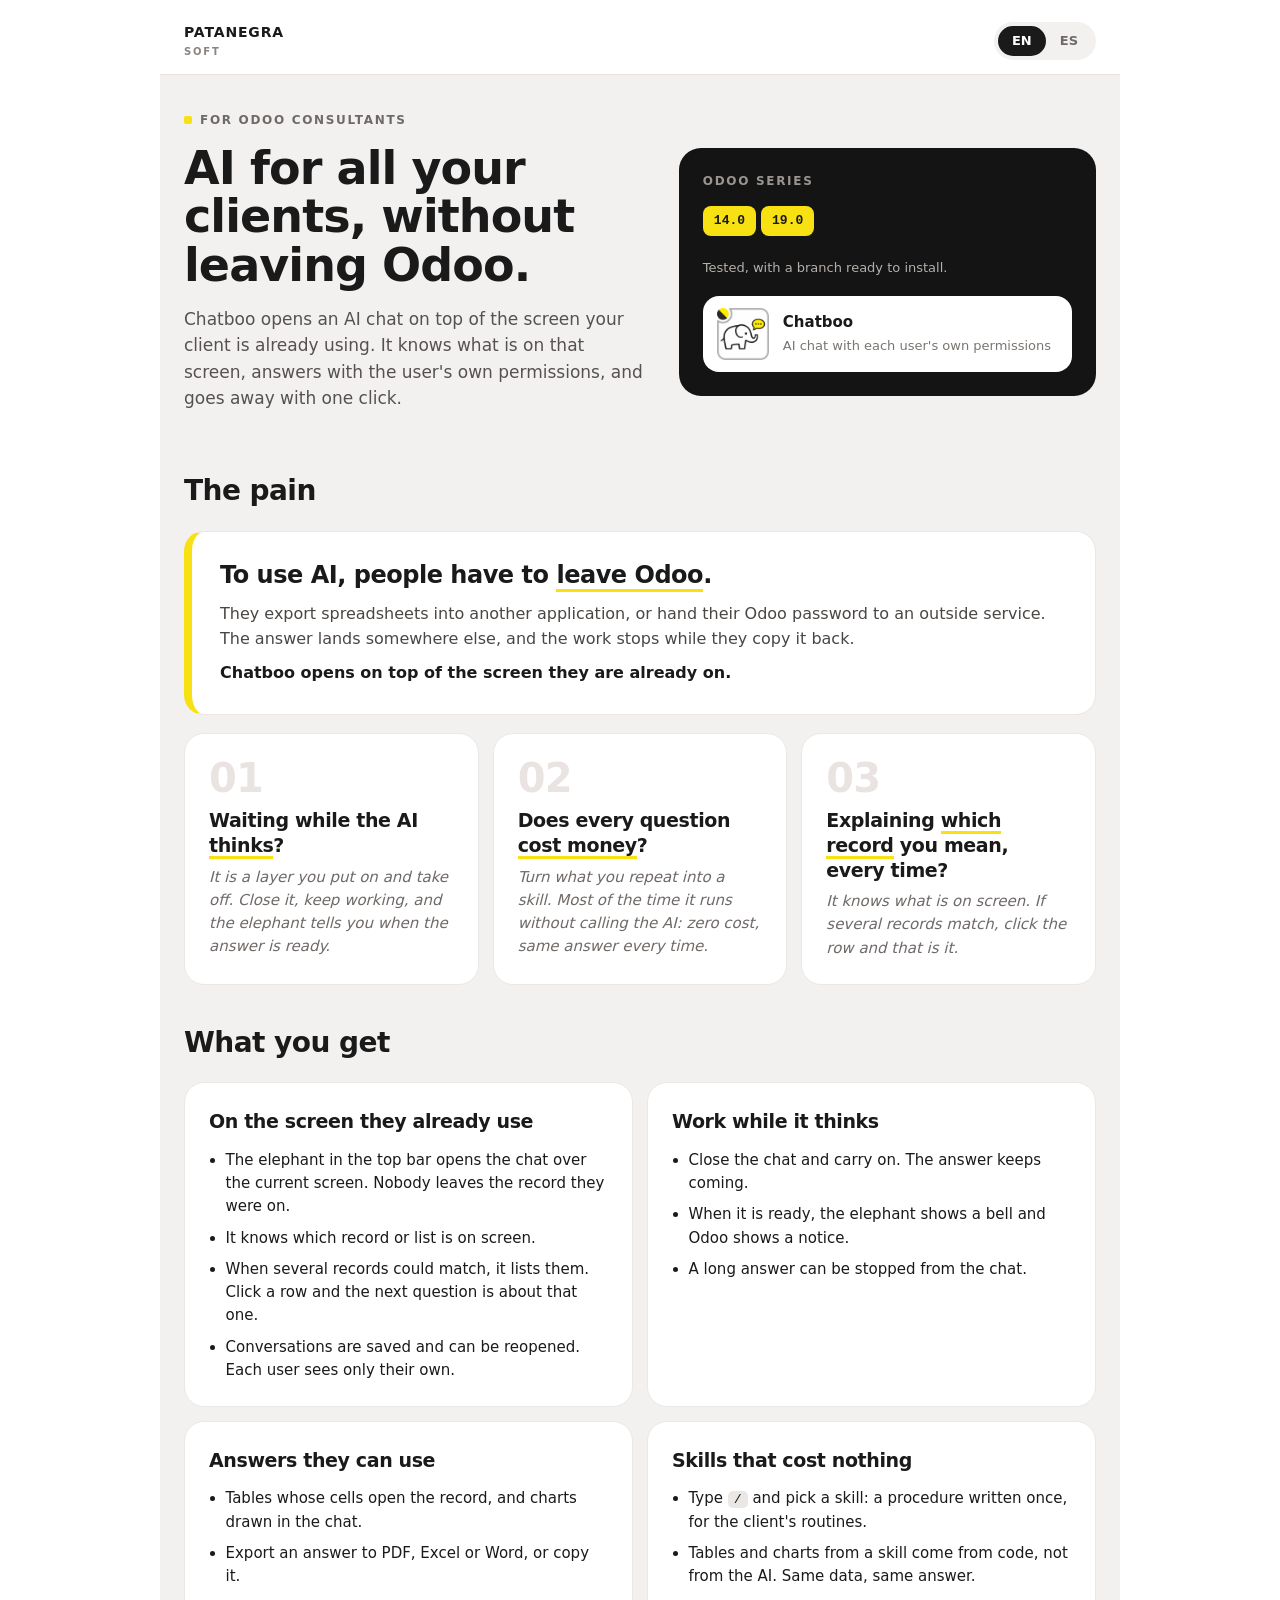
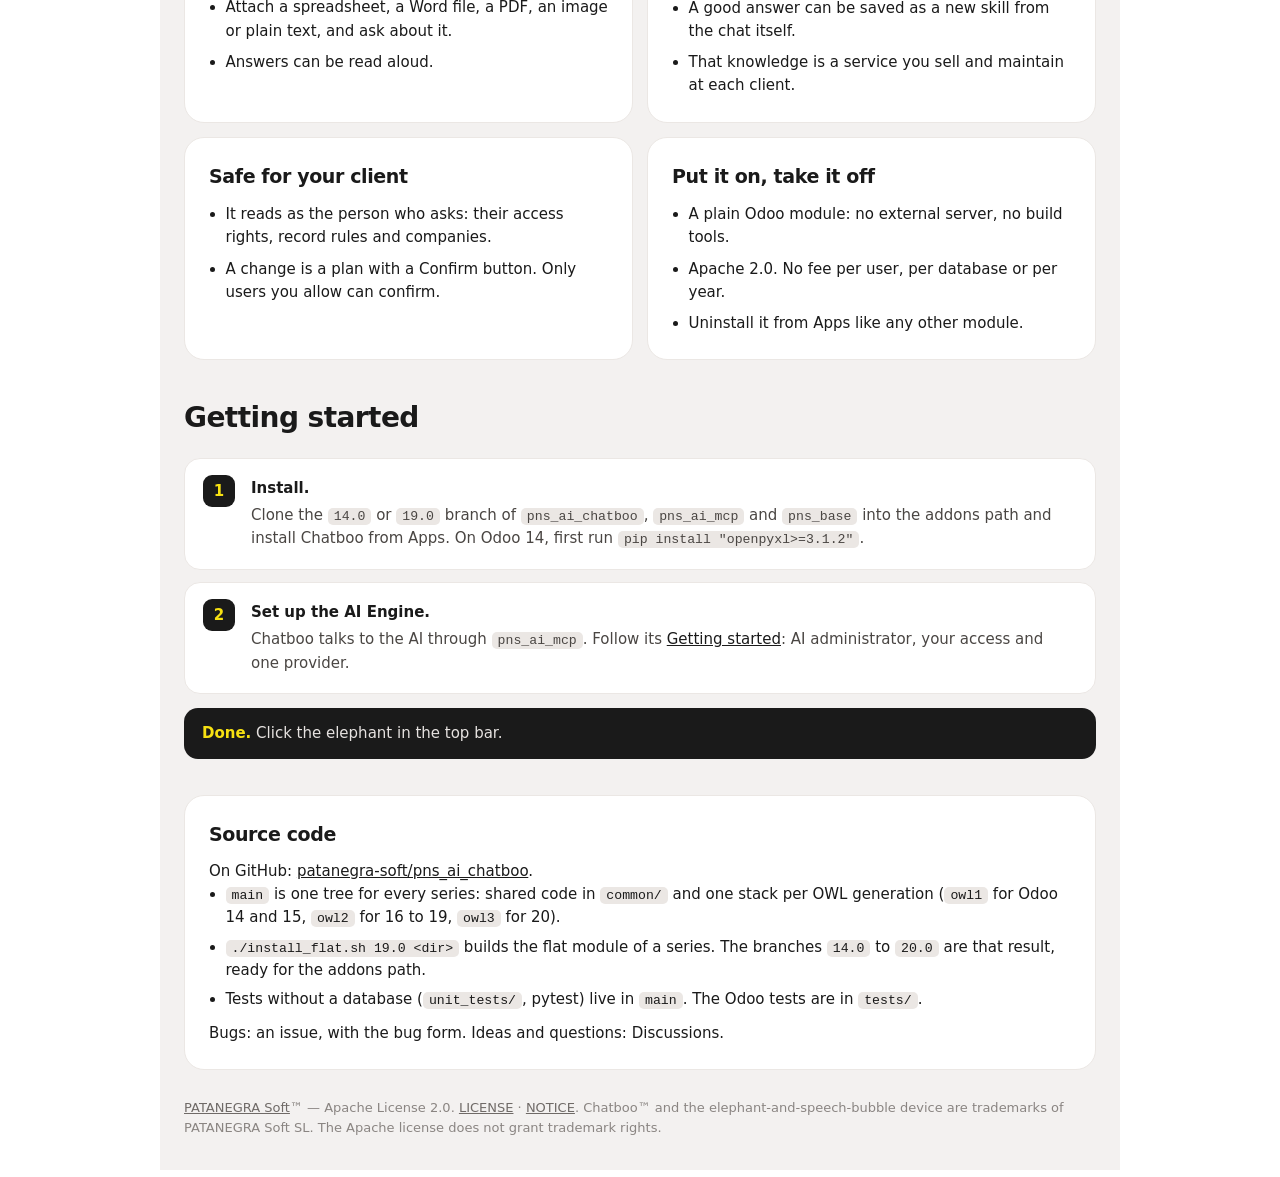
==== commit 4cb9d499: "pns_ai_chatboo 2.1.585 for Odoo 17.0" ====
--- a/pns_ai_chatboo/static/description/index.html
+++ b/pns_ai_chatboo/static/description/index.html
@@ -8,11 +8,9 @@
 </head>
 <body>
 <style>
-.pb-es { display: none !important }
-.pb-tabs a.pb-t-en { background: #1A1A1A !important; color: #fff !important }
 .pb * { box-sizing: border-box !important }
+.pb:not(:has(#es:target)) .pb-es { display: none !important }
 .pb:has(#es:target) .pb-en { display: none !important }
-.pb:has(#es:target) .pb-es { display: block !important }
 .pb:has(#es:target) .pb-t-en { background: transparent !important; color: #6f6a67 !important }
 .pb:has(#es:target) .pb-t-es { background: #1A1A1A !important; color: #fff !important }
 .pb-big p:last-child { margin: 0 !important; font-weight: 600 !important; color: #1A1A1A !important }
@@ -34,7 +32,7 @@
 
   <div class="pb-bar" style="display: flex; align-items: center; padding: 14px 24px; background-color: #fff; border-bottom: 1px solid #e6e2e0; position: sticky; top: 0; z-index: 1">
     <div class="pb-brand" style="font-weight: 800; font-size: 14px; letter-spacing: 0.06em">PATANEGRA<small style="display: block; font-size: 10px; color: #8a8582; letter-spacing: 0.18em; font-weight: 600">SOFT</small></div>
-    <div class="pb-tabs" style="background-color: #f3f1f0; border-radius: 999px; padding: 4px; white-space: nowrap; margin-left: auto"><a class="pb-t-en" href="#en" style="display: inline-block; padding: 5px 14px; border-radius: 999px; font-size: 13px; font-weight: 700; text-decoration: none; color: #6f6a67">EN</a><a class="pb-t-es" href="#es" style="display: inline-block; padding: 5px 14px; border-radius: 999px; font-size: 13px; font-weight: 700; text-decoration: none; color: #6f6a67">ES</a></div>
+    <div class="pb-tabs" style="background-color: #f3f1f0; border-radius: 999px; padding: 4px; white-space: nowrap; margin-left: auto"><a class="pb-t-en" href="#en" style="display: inline-block; padding: 5px 14px; border-radius: 999px; font-size: 13px; font-weight: 700; text-decoration: none; background-color: #1A1A1A; color: #fff">EN</a><a class="pb-t-es" href="#es" style="display: inline-block; padding: 5px 14px; border-radius: 999px; font-size: 13px; font-weight: 700; text-decoration: none; color: #6f6a67">ES</a></div>
   </div>
 
   <!-- ============================== ENGLISH ============================== -->
@@ -167,9 +165,8 @@
         <h3 style="font-family: 'Space Grotesk', 'Segoe UI', system-ui, sans-serif; letter-spacing: -0.02em; margin: 0 0 10px; font-size: 19px">Source code</h3>
         <p style="margin: 0">On GitHub: <a href="https://github.com/patanegra-soft/pns_ai_chatboo" style="color: #1A1A1A">patanegra-soft/pns_ai_chatboo</a>.</p>
         <ul style="margin: 0 0 10px; padding-left: 1.1em">
-          <li style="margin: 0 0 6px"><code style="font-family: ui-monospace, Consolas, Menlo, monospace; font-size: 0.88em; background-color: #ebe7e4; padding: 1px 6px; border-radius: 5px">main</code> is one tree for every series: shared code in <code style="font-family: ui-monospace, Consolas, Menlo, monospace; font-size: 0.88em; background-color: #ebe7e4; padding: 1px 6px; border-radius: 5px">common/</code> and one stack per OWL generation (<code style="font-family: ui-monospace, Consolas, Menlo, monospace; font-size: 0.88em; background-color: #ebe7e4; padding: 1px 6px; border-radius: 5px">owl1</code> for Odoo 14, <code style="font-family: ui-monospace, Consolas, Menlo, monospace; font-size: 0.88em; background-color: #ebe7e4; padding: 1px 6px; border-radius: 5px">owl2</code> for 15 and later).</li>
-          <li style="margin: 0 0 6px"><code style="font-family: ui-monospace, Consolas, Menlo, monospace; font-size: 0.88em; background-color: #ebe7e4; padding: 1px 6px; border-radius: 5px">./install_flat.sh 19.0 &lt;dir&gt;</code> builds the flat module of a series. The branches <code style="font-family: ui-monospace, Consolas, Menlo, monospace; font-size: 0.88em; background-color: #ebe7e4; padding: 1px 6px; border-radius: 5px">14.0</code> and <code style="font-family: ui-monospace, Consolas, Menlo, monospace; font-size: 0.88em; background-color: #ebe7e4; padding: 1px 6px; border-radius: 5px">19.0</code> are that result, ready for the addons path.</li>
-          <li style="margin: 0 0 6px">Odoo 15.0 to 18.0: no branch, and not tested by people or by CI. Build them from <code style="font-family: ui-monospace, Consolas, Menlo, monospace; font-size: 0.88em; background-color: #ebe7e4; padding: 1px 6px; border-radius: 5px">main</code> with <code style="font-family: ui-monospace, Consolas, Menlo, monospace; font-size: 0.88em; background-color: #ebe7e4; padding: 1px 6px; border-radius: 5px">install_flat.sh</code> (also <code style="font-family: ui-monospace, Consolas, Menlo, monospace; font-size: 0.88em; background-color: #ebe7e4; padding: 1px 6px; border-radius: 5px">pns_base</code> and <code style="font-family: ui-monospace, Consolas, Menlo, monospace; font-size: 0.88em; background-color: #ebe7e4; padding: 1px 6px; border-radius: 5px">pns_ai_mcp</code>) and try them on a test database first.</li>
+          <li style="margin: 0 0 6px"><code style="font-family: ui-monospace, Consolas, Menlo, monospace; font-size: 0.88em; background-color: #ebe7e4; padding: 1px 6px; border-radius: 5px">main</code> is one tree for every series: shared code in <code style="font-family: ui-monospace, Consolas, Menlo, monospace; font-size: 0.88em; background-color: #ebe7e4; padding: 1px 6px; border-radius: 5px">common/</code> and one stack per OWL generation (<code style="font-family: ui-monospace, Consolas, Menlo, monospace; font-size: 0.88em; background-color: #ebe7e4; padding: 1px 6px; border-radius: 5px">owl1</code> for Odoo 14 and 15, <code style="font-family: ui-monospace, Consolas, Menlo, monospace; font-size: 0.88em; background-color: #ebe7e4; padding: 1px 6px; border-radius: 5px">owl2</code> for 16 to 19, <code style="font-family: ui-monospace, Consolas, Menlo, monospace; font-size: 0.88em; background-color: #ebe7e4; padding: 1px 6px; border-radius: 5px">owl3</code> for 20).</li>
+          <li style="margin: 0 0 6px"><code style="font-family: ui-monospace, Consolas, Menlo, monospace; font-size: 0.88em; background-color: #ebe7e4; padding: 1px 6px; border-radius: 5px">./install_flat.sh 19.0 &lt;dir&gt;</code> builds the flat module of a series. The branches <code style="font-family: ui-monospace, Consolas, Menlo, monospace; font-size: 0.88em; background-color: #ebe7e4; padding: 1px 6px; border-radius: 5px">14.0</code> to <code style="font-family: ui-monospace, Consolas, Menlo, monospace; font-size: 0.88em; background-color: #ebe7e4; padding: 1px 6px; border-radius: 5px">20.0</code> are that result, ready for the addons path.</li>
           <li style="margin: 0 0 6px">Tests without a database (<code style="font-family: ui-monospace, Consolas, Menlo, monospace; font-size: 0.88em; background-color: #ebe7e4; padding: 1px 6px; border-radius: 5px">unit_tests/</code>, pytest) live in <code style="font-family: ui-monospace, Consolas, Menlo, monospace; font-size: 0.88em; background-color: #ebe7e4; padding: 1px 6px; border-radius: 5px">main</code>. The Odoo tests are in <code style="font-family: ui-monospace, Consolas, Menlo, monospace; font-size: 0.88em; background-color: #ebe7e4; padding: 1px 6px; border-radius: 5px">tests/</code>.</li>
         </ul>
         <p style="margin: 0">Bugs: an issue, with the bug form. Ideas and questions: Discussions.</p>
@@ -309,9 +306,8 @@
         <h3 style="font-family: 'Space Grotesk', 'Segoe UI', system-ui, sans-serif; letter-spacing: -0.02em; margin: 0 0 10px; font-size: 19px">C&#243;digo fuente</h3>
         <p style="margin: 0">En GitHub: <a href="https://github.com/patanegra-soft/pns_ai_chatboo" style="color: #1A1A1A">patanegra-soft/pns_ai_chatboo</a>.</p>
         <ul style="margin: 0 0 10px; padding-left: 1.1em">
-          <li style="margin: 0 0 6px"><code style="font-family: ui-monospace, Consolas, Menlo, monospace; font-size: 0.88em; background-color: #ebe7e4; padding: 1px 6px; border-radius: 5px">main</code> es un solo &#225;rbol para todas las versiones: c&#243;digo com&#250;n en <code style="font-family: ui-monospace, Consolas, Menlo, monospace; font-size: 0.88em; background-color: #ebe7e4; padding: 1px 6px; border-radius: 5px">common/</code> y una pila por generaci&#243;n de OWL (<code style="font-family: ui-monospace, Consolas, Menlo, monospace; font-size: 0.88em; background-color: #ebe7e4; padding: 1px 6px; border-radius: 5px">owl1</code> para Odoo 14, <code style="font-family: ui-monospace, Consolas, Menlo, monospace; font-size: 0.88em; background-color: #ebe7e4; padding: 1px 6px; border-radius: 5px">owl2</code> para la 15 y siguientes).</li>
-          <li style="margin: 0 0 6px"><code style="font-family: ui-monospace, Consolas, Menlo, monospace; font-size: 0.88em; background-color: #ebe7e4; padding: 1px 6px; border-radius: 5px">./install_flat.sh 19.0 &lt;dir&gt;</code> construye el m&#243;dulo plano de una versi&#243;n. Las ramas <code style="font-family: ui-monospace, Consolas, Menlo, monospace; font-size: 0.88em; background-color: #ebe7e4; padding: 1px 6px; border-radius: 5px">14.0</code> y <code style="font-family: ui-monospace, Consolas, Menlo, monospace; font-size: 0.88em; background-color: #ebe7e4; padding: 1px 6px; border-radius: 5px">19.0</code> son ese resultado, listas para el addons path.</li>
-          <li style="margin: 0 0 6px">Odoo 15.0 a 18.0: sin rama y sin probar, ni por personas ni por el CI. Se construyen desde <code style="font-family: ui-monospace, Consolas, Menlo, monospace; font-size: 0.88em; background-color: #ebe7e4; padding: 1px 6px; border-radius: 5px">main</code> con <code style="font-family: ui-monospace, Consolas, Menlo, monospace; font-size: 0.88em; background-color: #ebe7e4; padding: 1px 6px; border-radius: 5px">install_flat.sh</code> (tambi&#233;n <code style="font-family: ui-monospace, Consolas, Menlo, monospace; font-size: 0.88em; background-color: #ebe7e4; padding: 1px 6px; border-radius: 5px">pns_base</code> y <code style="font-family: ui-monospace, Consolas, Menlo, monospace; font-size: 0.88em; background-color: #ebe7e4; padding: 1px 6px; border-radius: 5px">pns_ai_mcp</code>) y se prueban antes en una base de pruebas.</li>
+          <li style="margin: 0 0 6px"><code style="font-family: ui-monospace, Consolas, Menlo, monospace; font-size: 0.88em; background-color: #ebe7e4; padding: 1px 6px; border-radius: 5px">main</code> es un solo &#225;rbol para todas las versiones: c&#243;digo com&#250;n en <code style="font-family: ui-monospace, Consolas, Menlo, monospace; font-size: 0.88em; background-color: #ebe7e4; padding: 1px 6px; border-radius: 5px">common/</code> y una pila por generaci&#243;n de OWL (<code style="font-family: ui-monospace, Consolas, Menlo, monospace; font-size: 0.88em; background-color: #ebe7e4; padding: 1px 6px; border-radius: 5px">owl1</code> para Odoo 14 y 15, <code style="font-family: ui-monospace, Consolas, Menlo, monospace; font-size: 0.88em; background-color: #ebe7e4; padding: 1px 6px; border-radius: 5px">owl2</code> de la 16 a la 19, <code style="font-family: ui-monospace, Consolas, Menlo, monospace; font-size: 0.88em; background-color: #ebe7e4; padding: 1px 6px; border-radius: 5px">owl3</code> para la 20).</li>
+          <li style="margin: 0 0 6px"><code style="font-family: ui-monospace, Consolas, Menlo, monospace; font-size: 0.88em; background-color: #ebe7e4; padding: 1px 6px; border-radius: 5px">./install_flat.sh 19.0 &lt;dir&gt;</code> construye el m&#243;dulo plano de una versi&#243;n. Las ramas de la <code style="font-family: ui-monospace, Consolas, Menlo, monospace; font-size: 0.88em; background-color: #ebe7e4; padding: 1px 6px; border-radius: 5px">14.0</code> a la <code style="font-family: ui-monospace, Consolas, Menlo, monospace; font-size: 0.88em; background-color: #ebe7e4; padding: 1px 6px; border-radius: 5px">20.0</code> son ese resultado, listas para el addons path.</li>
           <li style="margin: 0 0 6px">Los tests sin base de datos (<code style="font-family: ui-monospace, Consolas, Menlo, monospace; font-size: 0.88em; background-color: #ebe7e4; padding: 1px 6px; border-radius: 5px">unit_tests/</code>, pytest) viven en <code style="font-family: ui-monospace, Consolas, Menlo, monospace; font-size: 0.88em; background-color: #ebe7e4; padding: 1px 6px; border-radius: 5px">main</code>. Los tests de Odoo est&#225;n en <code style="font-family: ui-monospace, Consolas, Menlo, monospace; font-size: 0.88em; background-color: #ebe7e4; padding: 1px 6px; border-radius: 5px">tests/</code>.</li>
         </ul>
         <p style="margin: 0">Errores: un issue, con el formulario de error. Ideas y preguntas: Discussions.</p>
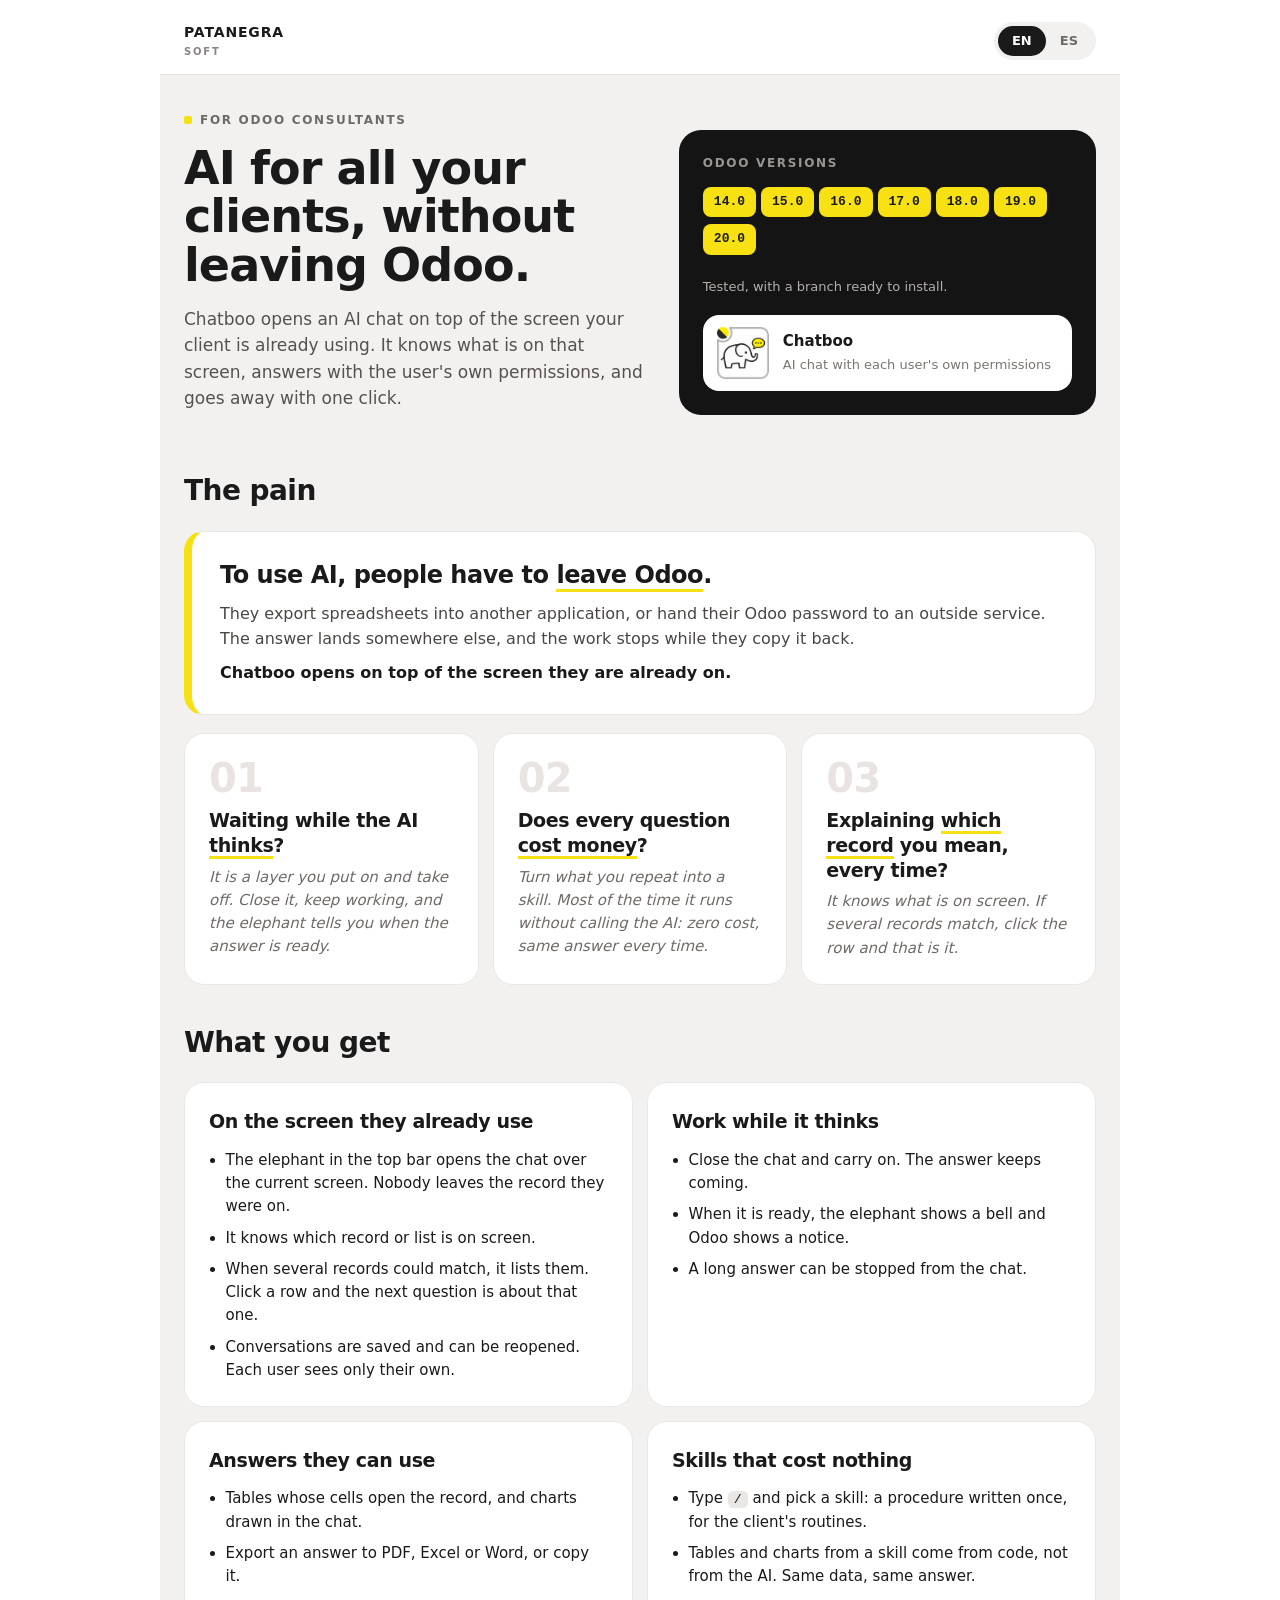
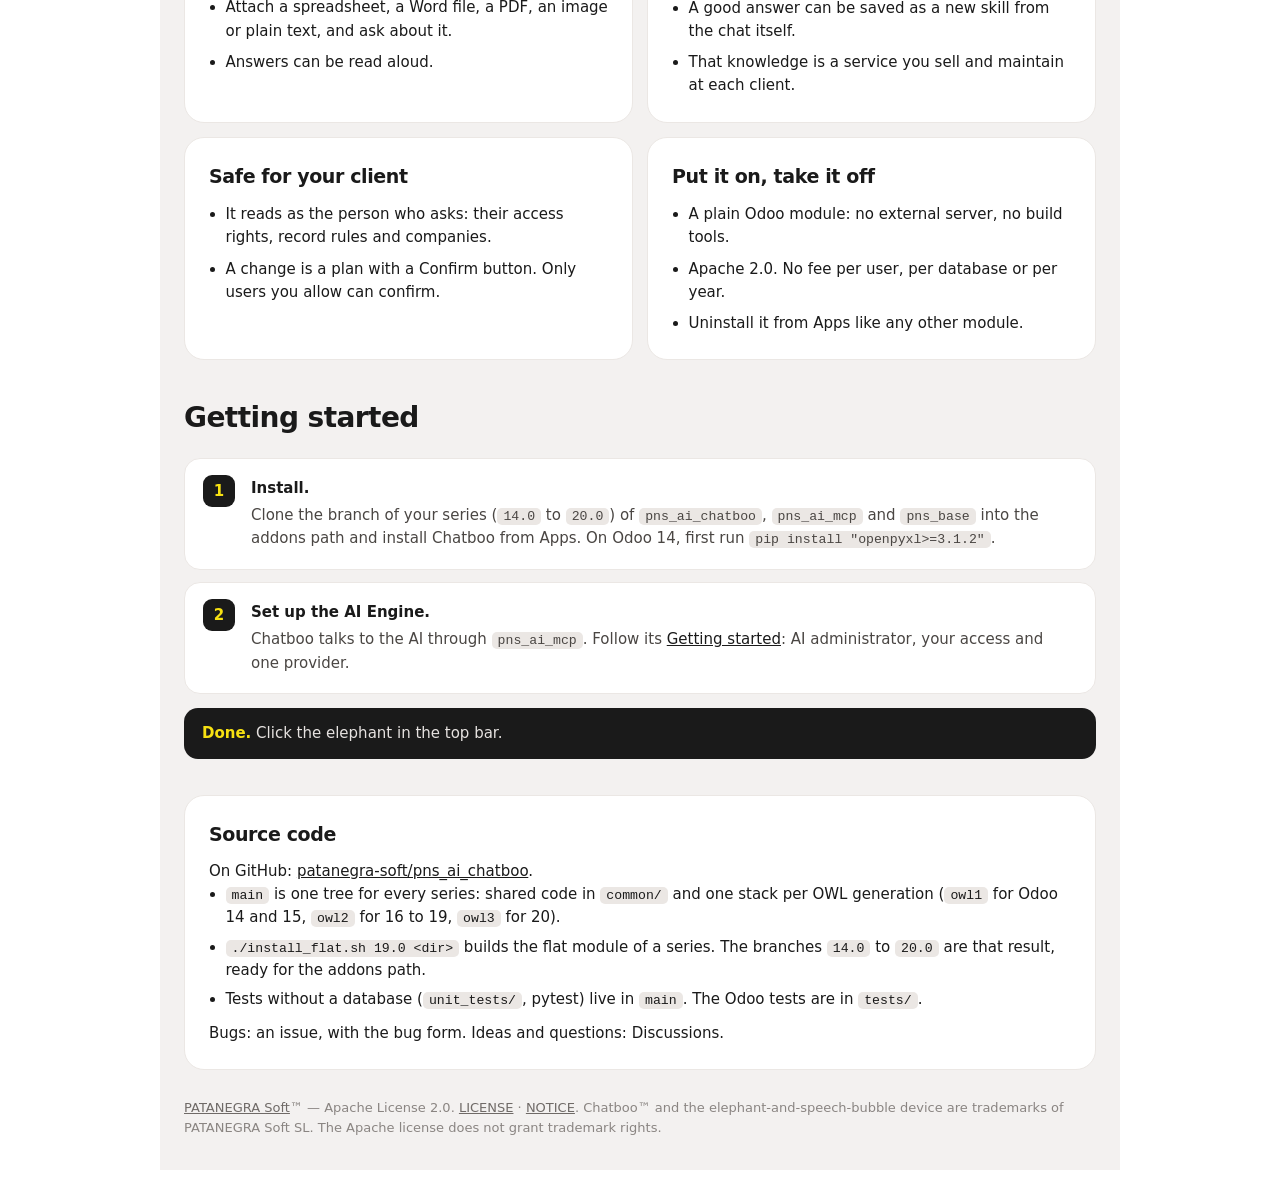
==== commit 3b61f573: "pns_ai_chatboo 2.1.590 for Odoo 14.0" ====
--- a/pns_ai_chatboo/static/description/index.html
+++ b/pns_ai_chatboo/static/description/index.html
@@ -49,8 +49,8 @@
         </p>
       </div>
       <div class="pb-dark" style="margin-top: 24px; padding: 24px; border-radius: 22px; background-color: #141414; color: #fff">
-        <p class="pb-dark-head" style="margin: 0 0 12px; font-size: 12px; font-weight: 700; letter-spacing: 0.14em; text-transform: uppercase; color: #9a9591">Odoo series</p>
-        <p class="pb-series"><span style="display: inline-block; margin: 0 5px 7px 0; padding: 5px 11px; border-radius: 8px; font-family: ui-monospace, Consolas, Menlo, monospace; font-size: 13px; font-weight: 600; background-color: #F7E112; color: #1A1A1A">14.0</span><span style="display: inline-block; margin: 0 5px 7px 0; padding: 5px 11px; border-radius: 8px; font-family: ui-monospace, Consolas, Menlo, monospace; font-size: 13px; font-weight: 600; background-color: #F7E112; color: #1A1A1A">19.0</span></p>
+        <p class="pb-dark-head" style="margin: 0 0 12px; font-size: 12px; font-weight: 700; letter-spacing: 0.14em; text-transform: uppercase; color: #9a9591">Odoo versions</p>
+        <p class="pb-series"><a href="https://www.patanegra.com/chatboo-odoo-14.html" style="text-decoration: none; display: inline-block; margin: 0 5px 7px 0; padding: 5px 11px; border-radius: 8px; font-family: ui-monospace, Consolas, Menlo, monospace; font-size: 13px; font-weight: 600; background-color: #F7E112; color: #1A1A1A">14.0</a><a href="https://www.patanegra.com/chatboo-odoo-15.html" style="text-decoration: none; display: inline-block; margin: 0 5px 7px 0; padding: 5px 11px; border-radius: 8px; font-family: ui-monospace, Consolas, Menlo, monospace; font-size: 13px; font-weight: 600; background-color: #F7E112; color: #1A1A1A">15.0</a><a href="https://www.patanegra.com/chatboo-odoo-16.html" style="text-decoration: none; display: inline-block; margin: 0 5px 7px 0; padding: 5px 11px; border-radius: 8px; font-family: ui-monospace, Consolas, Menlo, monospace; font-size: 13px; font-weight: 600; background-color: #F7E112; color: #1A1A1A">16.0</a><a href="https://www.patanegra.com/chatboo-odoo-17.html" style="text-decoration: none; display: inline-block; margin: 0 5px 7px 0; padding: 5px 11px; border-radius: 8px; font-family: ui-monospace, Consolas, Menlo, monospace; font-size: 13px; font-weight: 600; background-color: #F7E112; color: #1A1A1A">17.0</a><a href="https://www.patanegra.com/chatboo-odoo-18.html" style="text-decoration: none; display: inline-block; margin: 0 5px 7px 0; padding: 5px 11px; border-radius: 8px; font-family: ui-monospace, Consolas, Menlo, monospace; font-size: 13px; font-weight: 600; background-color: #F7E112; color: #1A1A1A">18.0</a><a href="https://www.patanegra.com/chatboo-odoo-19.html" style="text-decoration: none; display: inline-block; margin: 0 5px 7px 0; padding: 5px 11px; border-radius: 8px; font-family: ui-monospace, Consolas, Menlo, monospace; font-size: 13px; font-weight: 600; background-color: #F7E112; color: #1A1A1A">19.0</a><a href="https://www.patanegra.com/chatboo-odoo-20.html" style="text-decoration: none; display: inline-block; margin: 0 5px 7px 0; padding: 5px 11px; border-radius: 8px; font-family: ui-monospace, Consolas, Menlo, monospace; font-size: 13px; font-weight: 600; background-color: #F7E112; color: #1A1A1A">20.0</a></p>
         <p class="pb-dark-note" style="margin: 6px 0 18px; font-size: 13px; color: #b4afab">Tested, with a branch ready to install.</p>
         <div class="pb-app" style="display: flex; align-items: center; padding: 12px 14px; border-radius: 16px; background-color: #fff; color: #1A1A1A">
           <img src="icon.png" alt="Chatboo" style="width: 52px; height: 52px; flex: none; display: block" />
@@ -150,7 +150,7 @@
       <ol class="pb-steps" style="margin: 0; padding: 0; list-style: none; counter-reset: pbstep">
         <li style="position: relative; margin-bottom: 12px; padding: 18px 20px 18px 66px; border-radius: 16px; background-color: #fff; border: 1px solid #ebe7e4; counter-increment: pbstep">
           <b style="display: block; margin-bottom: 4px">Install.</b>
-          <p style="margin: 0; color: #4a4643">Clone the <code style="font-family: ui-monospace, Consolas, Menlo, monospace; font-size: 0.88em; background-color: #ebe7e4; padding: 1px 6px; border-radius: 5px">14.0</code> or <code style="font-family: ui-monospace, Consolas, Menlo, monospace; font-size: 0.88em; background-color: #ebe7e4; padding: 1px 6px; border-radius: 5px">19.0</code> branch of <code style="font-family: ui-monospace, Consolas, Menlo, monospace; font-size: 0.88em; background-color: #ebe7e4; padding: 1px 6px; border-radius: 5px">pns_ai_chatboo</code>, <code style="font-family: ui-monospace, Consolas, Menlo, monospace; font-size: 0.88em; background-color: #ebe7e4; padding: 1px 6px; border-radius: 5px">pns_ai_mcp</code> and <code style="font-family: ui-monospace, Consolas, Menlo, monospace; font-size: 0.88em; background-color: #ebe7e4; padding: 1px 6px; border-radius: 5px">pns_base</code> into the addons path and install Chatboo from Apps. On Odoo 14, first run <code style="font-family: ui-monospace, Consolas, Menlo, monospace; font-size: 0.88em; background-color: #ebe7e4; padding: 1px 6px; border-radius: 5px">pip install "openpyxl&gt;=3.1.2"</code>.</p>
+          <p style="margin: 0; color: #4a4643">Clone the branch of your series (<code style="font-family: ui-monospace, Consolas, Menlo, monospace; font-size: 0.88em; background-color: #ebe7e4; padding: 1px 6px; border-radius: 5px">14.0</code> to <code style="font-family: ui-monospace, Consolas, Menlo, monospace; font-size: 0.88em; background-color: #ebe7e4; padding: 1px 6px; border-radius: 5px">20.0</code>) of <code style="font-family: ui-monospace, Consolas, Menlo, monospace; font-size: 0.88em; background-color: #ebe7e4; padding: 1px 6px; border-radius: 5px">pns_ai_chatboo</code>, <code style="font-family: ui-monospace, Consolas, Menlo, monospace; font-size: 0.88em; background-color: #ebe7e4; padding: 1px 6px; border-radius: 5px">pns_ai_mcp</code> and <code style="font-family: ui-monospace, Consolas, Menlo, monospace; font-size: 0.88em; background-color: #ebe7e4; padding: 1px 6px; border-radius: 5px">pns_base</code> into the addons path and install Chatboo from Apps. On Odoo 14, first run <code style="font-family: ui-monospace, Consolas, Menlo, monospace; font-size: 0.88em; background-color: #ebe7e4; padding: 1px 6px; border-radius: 5px">pip install "openpyxl&gt;=3.1.2"</code>.</p>
         </li>
         <li style="position: relative; margin-bottom: 12px; padding: 18px 20px 18px 66px; border-radius: 16px; background-color: #fff; border: 1px solid #ebe7e4; counter-increment: pbstep">
           <b style="display: block; margin-bottom: 4px">Set up the AI Engine.</b>
@@ -191,7 +191,7 @@
       </div>
       <div class="pb-dark" style="margin-top: 24px; padding: 24px; border-radius: 22px; background-color: #141414; color: #fff">
         <p class="pb-dark-head" style="margin: 0 0 12px; font-size: 12px; font-weight: 700; letter-spacing: 0.14em; text-transform: uppercase; color: #9a9591">Versiones de Odoo</p>
-        <p class="pb-series"><span style="display: inline-block; margin: 0 5px 7px 0; padding: 5px 11px; border-radius: 8px; font-family: ui-monospace, Consolas, Menlo, monospace; font-size: 13px; font-weight: 600; background-color: #F7E112; color: #1A1A1A">14.0</span><span style="display: inline-block; margin: 0 5px 7px 0; padding: 5px 11px; border-radius: 8px; font-family: ui-monospace, Consolas, Menlo, monospace; font-size: 13px; font-weight: 600; background-color: #F7E112; color: #1A1A1A">19.0</span></p>
+        <p class="pb-series"><a href="https://www.patanegra.com/es/chatboo-odoo-14.html" style="text-decoration: none; display: inline-block; margin: 0 5px 7px 0; padding: 5px 11px; border-radius: 8px; font-family: ui-monospace, Consolas, Menlo, monospace; font-size: 13px; font-weight: 600; background-color: #F7E112; color: #1A1A1A">14.0</a><a href="https://www.patanegra.com/es/chatboo-odoo-15.html" style="text-decoration: none; display: inline-block; margin: 0 5px 7px 0; padding: 5px 11px; border-radius: 8px; font-family: ui-monospace, Consolas, Menlo, monospace; font-size: 13px; font-weight: 600; background-color: #F7E112; color: #1A1A1A">15.0</a><a href="https://www.patanegra.com/es/chatboo-odoo-16.html" style="text-decoration: none; display: inline-block; margin: 0 5px 7px 0; padding: 5px 11px; border-radius: 8px; font-family: ui-monospace, Consolas, Menlo, monospace; font-size: 13px; font-weight: 600; background-color: #F7E112; color: #1A1A1A">16.0</a><a href="https://www.patanegra.com/es/chatboo-odoo-17.html" style="text-decoration: none; display: inline-block; margin: 0 5px 7px 0; padding: 5px 11px; border-radius: 8px; font-family: ui-monospace, Consolas, Menlo, monospace; font-size: 13px; font-weight: 600; background-color: #F7E112; color: #1A1A1A">17.0</a><a href="https://www.patanegra.com/es/chatboo-odoo-18.html" style="text-decoration: none; display: inline-block; margin: 0 5px 7px 0; padding: 5px 11px; border-radius: 8px; font-family: ui-monospace, Consolas, Menlo, monospace; font-size: 13px; font-weight: 600; background-color: #F7E112; color: #1A1A1A">18.0</a><a href="https://www.patanegra.com/es/chatboo-odoo-19.html" style="text-decoration: none; display: inline-block; margin: 0 5px 7px 0; padding: 5px 11px; border-radius: 8px; font-family: ui-monospace, Consolas, Menlo, monospace; font-size: 13px; font-weight: 600; background-color: #F7E112; color: #1A1A1A">19.0</a><a href="https://www.patanegra.com/es/chatboo-odoo-20.html" style="text-decoration: none; display: inline-block; margin: 0 5px 7px 0; padding: 5px 11px; border-radius: 8px; font-family: ui-monospace, Consolas, Menlo, monospace; font-size: 13px; font-weight: 600; background-color: #F7E112; color: #1A1A1A">20.0</a></p>
         <p class="pb-dark-note" style="margin: 6px 0 18px; font-size: 13px; color: #b4afab">Probadas, con una rama lista para instalar.</p>
         <div class="pb-app" style="display: flex; align-items: center; padding: 12px 14px; border-radius: 16px; background-color: #fff; color: #1A1A1A">
           <img src="icon.png" alt="Chatboo" style="width: 52px; height: 52px; flex: none; display: block" />
@@ -291,7 +291,7 @@
       <ol class="pb-steps" style="margin: 0; padding: 0; list-style: none; counter-reset: pbstep">
         <li style="position: relative; margin-bottom: 12px; padding: 18px 20px 18px 66px; border-radius: 16px; background-color: #fff; border: 1px solid #ebe7e4; counter-increment: pbstep">
           <b style="display: block; margin-bottom: 4px">Instala.</b>
-          <p style="margin: 0; color: #4a4643">Clona la rama <code style="font-family: ui-monospace, Consolas, Menlo, monospace; font-size: 0.88em; background-color: #ebe7e4; padding: 1px 6px; border-radius: 5px">14.0</code> o <code style="font-family: ui-monospace, Consolas, Menlo, monospace; font-size: 0.88em; background-color: #ebe7e4; padding: 1px 6px; border-radius: 5px">19.0</code> de <code style="font-family: ui-monospace, Consolas, Menlo, monospace; font-size: 0.88em; background-color: #ebe7e4; padding: 1px 6px; border-radius: 5px">pns_ai_chatboo</code>, <code style="font-family: ui-monospace, Consolas, Menlo, monospace; font-size: 0.88em; background-color: #ebe7e4; padding: 1px 6px; border-radius: 5px">pns_ai_mcp</code> y <code style="font-family: ui-monospace, Consolas, Menlo, monospace; font-size: 0.88em; background-color: #ebe7e4; padding: 1px 6px; border-radius: 5px">pns_base</code> en el addons path e instala Chatboo desde Aplicaciones. En Odoo 14, antes, <code style="font-family: ui-monospace, Consolas, Menlo, monospace; font-size: 0.88em; background-color: #ebe7e4; padding: 1px 6px; border-radius: 5px">pip install "openpyxl&gt;=3.1.2"</code>.</p>
+          <p style="margin: 0; color: #4a4643">Clona la rama de tu versi&#243;n (de la <code style="font-family: ui-monospace, Consolas, Menlo, monospace; font-size: 0.88em; background-color: #ebe7e4; padding: 1px 6px; border-radius: 5px">14.0</code> a la <code style="font-family: ui-monospace, Consolas, Menlo, monospace; font-size: 0.88em; background-color: #ebe7e4; padding: 1px 6px; border-radius: 5px">20.0</code>) de <code style="font-family: ui-monospace, Consolas, Menlo, monospace; font-size: 0.88em; background-color: #ebe7e4; padding: 1px 6px; border-radius: 5px">pns_ai_chatboo</code>, <code style="font-family: ui-monospace, Consolas, Menlo, monospace; font-size: 0.88em; background-color: #ebe7e4; padding: 1px 6px; border-radius: 5px">pns_ai_mcp</code> y <code style="font-family: ui-monospace, Consolas, Menlo, monospace; font-size: 0.88em; background-color: #ebe7e4; padding: 1px 6px; border-radius: 5px">pns_base</code> en el addons path e instala Chatboo desde Aplicaciones. En Odoo 14, antes, <code style="font-family: ui-monospace, Consolas, Menlo, monospace; font-size: 0.88em; background-color: #ebe7e4; padding: 1px 6px; border-radius: 5px">pip install "openpyxl&gt;=3.1.2"</code>.</p>
         </li>
         <li style="position: relative; margin-bottom: 12px; padding: 18px 20px 18px 66px; border-radius: 16px; background-color: #fff; border: 1px solid #ebe7e4; counter-increment: pbstep">
           <b style="display: block; margin-bottom: 4px">Configura el Motor de IA.</b>
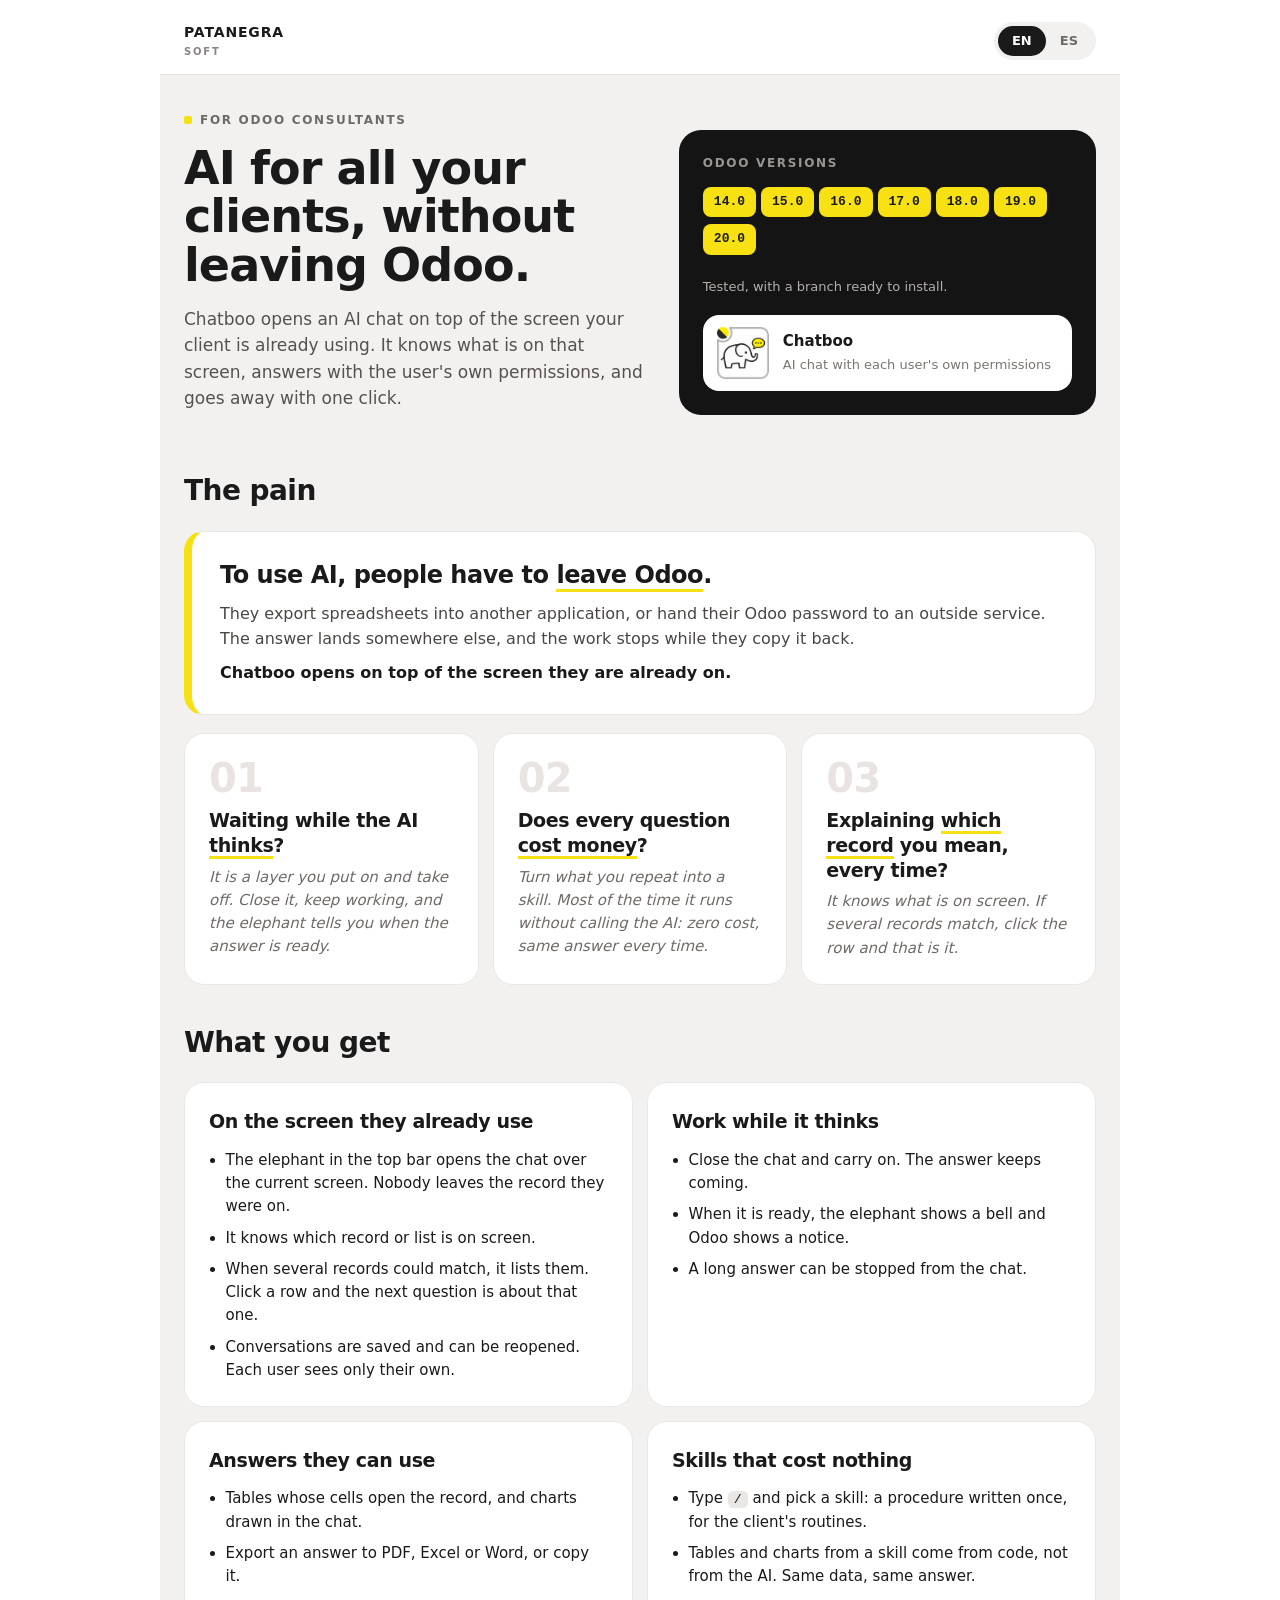
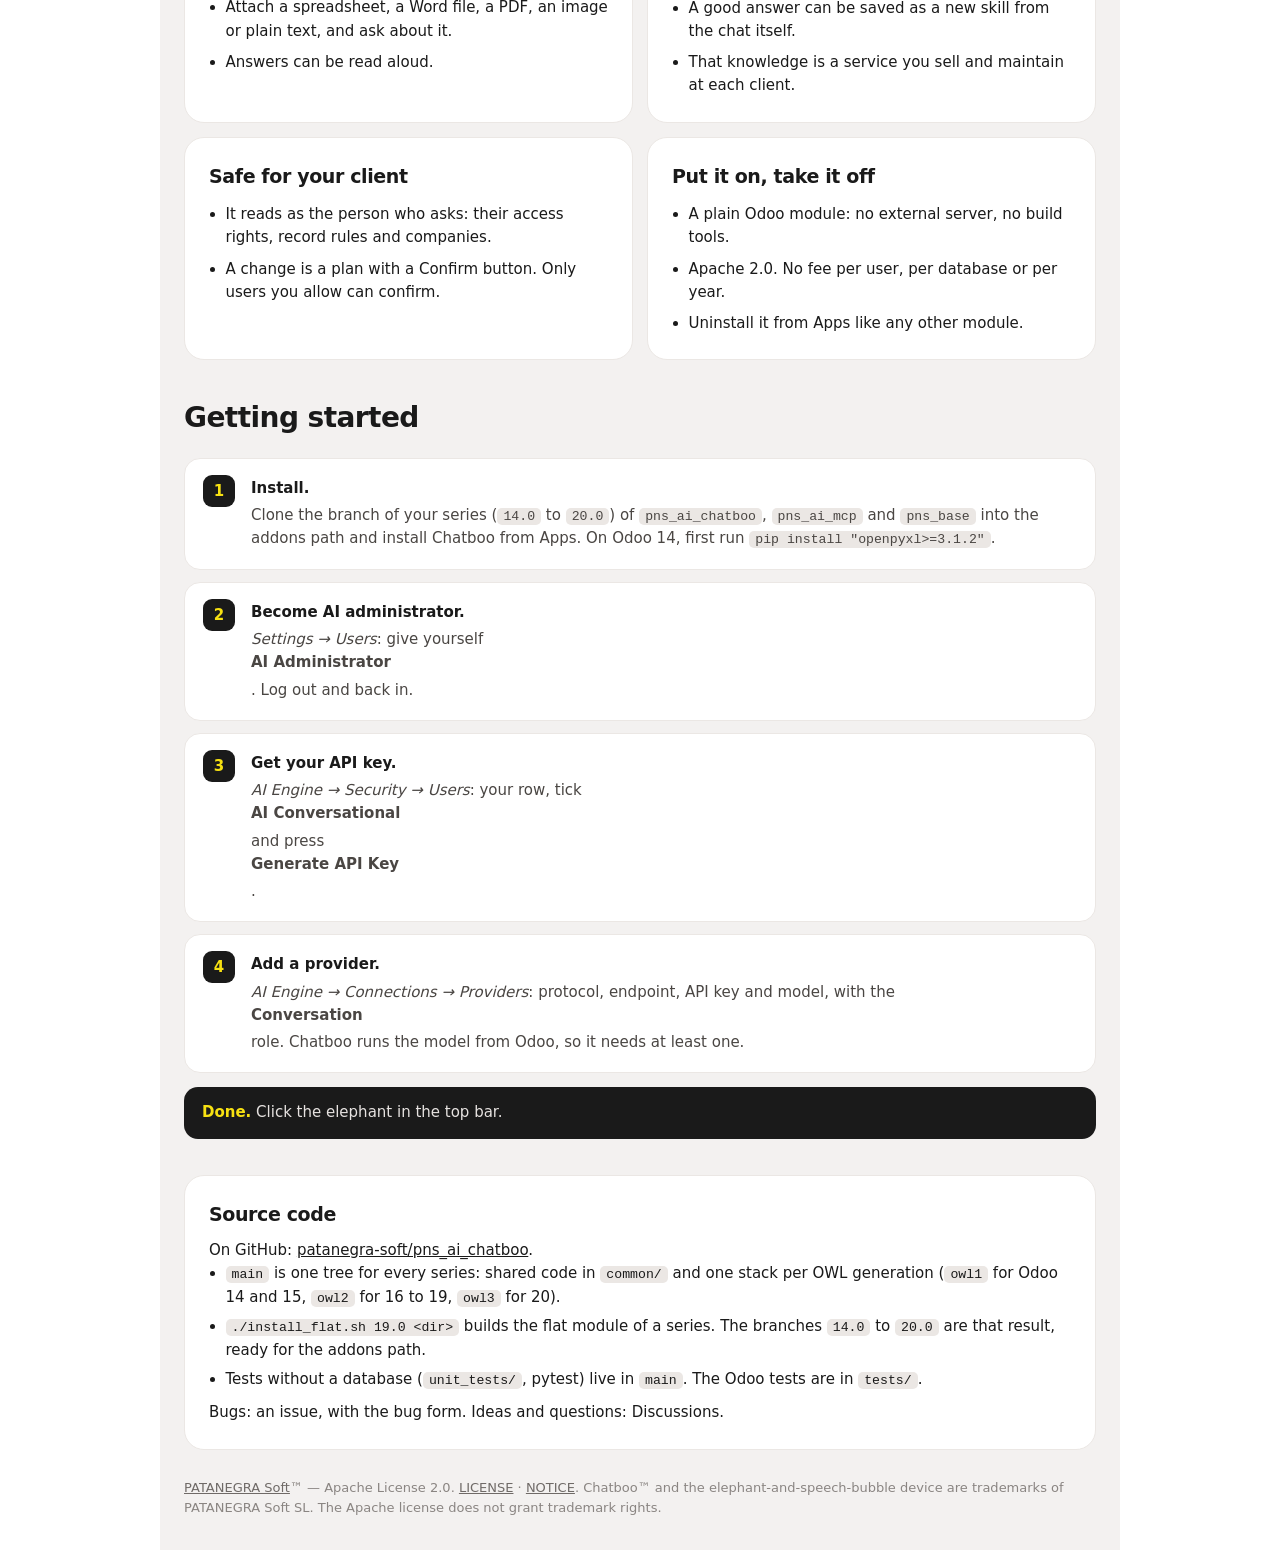
==== commit bc9d689f: "pns_ai_chatboo 2.1.591 for Odoo 17.0" ====
--- a/pns_ai_chatboo/static/description/index.html
+++ b/pns_ai_chatboo/static/description/index.html
@@ -153,8 +153,16 @@
           <p style="margin: 0; color: #4a4643">Clone the branch of your series (<code style="font-family: ui-monospace, Consolas, Menlo, monospace; font-size: 0.88em; background-color: #ebe7e4; padding: 1px 6px; border-radius: 5px">14.0</code> to <code style="font-family: ui-monospace, Consolas, Menlo, monospace; font-size: 0.88em; background-color: #ebe7e4; padding: 1px 6px; border-radius: 5px">20.0</code>) of <code style="font-family: ui-monospace, Consolas, Menlo, monospace; font-size: 0.88em; background-color: #ebe7e4; padding: 1px 6px; border-radius: 5px">pns_ai_chatboo</code>, <code style="font-family: ui-monospace, Consolas, Menlo, monospace; font-size: 0.88em; background-color: #ebe7e4; padding: 1px 6px; border-radius: 5px">pns_ai_mcp</code> and <code style="font-family: ui-monospace, Consolas, Menlo, monospace; font-size: 0.88em; background-color: #ebe7e4; padding: 1px 6px; border-radius: 5px">pns_base</code> into the addons path and install Chatboo from Apps. On Odoo 14, first run <code style="font-family: ui-monospace, Consolas, Menlo, monospace; font-size: 0.88em; background-color: #ebe7e4; padding: 1px 6px; border-radius: 5px">pip install "openpyxl&gt;=3.1.2"</code>.</p>
         </li>
         <li style="position: relative; margin-bottom: 12px; padding: 18px 20px 18px 66px; border-radius: 16px; background-color: #fff; border: 1px solid #ebe7e4; counter-increment: pbstep">
-          <b style="display: block; margin-bottom: 4px">Set up the AI Engine.</b>
-          <p style="margin: 0; color: #4a4643">Chatboo talks to the AI through <code style="font-family: ui-monospace, Consolas, Menlo, monospace; font-size: 0.88em; background-color: #ebe7e4; padding: 1px 6px; border-radius: 5px">pns_ai_mcp</code>. Follow its <a href="https://github.com/patanegra-soft/pns_ai_mcp#getting-started" style="color: #1A1A1A">Getting started</a>: AI administrator, your access and one provider.</p>
+          <b style="display: block; margin-bottom: 4px">Become AI administrator.</b>
+          <p style="margin: 0; color: #4a4643"><i>Settings &#8594; Users</i>: give yourself <b style="display: block; margin-bottom: 4px">AI Administrator</b>. Log out and back in.</p>
+        </li>
+        <li style="position: relative; margin-bottom: 12px; padding: 18px 20px 18px 66px; border-radius: 16px; background-color: #fff; border: 1px solid #ebe7e4; counter-increment: pbstep">
+          <b style="display: block; margin-bottom: 4px">Get your API key.</b>
+          <p style="margin: 0; color: #4a4643"><i>AI Engine &#8594; Security &#8594; Users</i>: your row, tick <b style="display: block; margin-bottom: 4px">AI Conversational</b> and press <b style="display: block; margin-bottom: 4px">Generate API Key</b>.</p>
+        </li>
+        <li style="position: relative; margin-bottom: 12px; padding: 18px 20px 18px 66px; border-radius: 16px; background-color: #fff; border: 1px solid #ebe7e4; counter-increment: pbstep">
+          <b style="display: block; margin-bottom: 4px">Add a provider.</b>
+          <p style="margin: 0; color: #4a4643"><i>AI Engine &#8594; Connections &#8594; Providers</i>: protocol, endpoint, API key and model, with the <b style="display: block; margin-bottom: 4px">Conversation</b> role. Chatboo runs the model from Odoo, so it needs at least one.</p>
         </li>
       </ol>
       <p class="pb-tip" style="margin: 14px 0 0; padding: 14px 18px; border-radius: 14px; background-color: #1A1A1A; color: #e6e2e0"><b style="color: #F7E112">Done.</b> Click the elephant in the top bar.</p>
@@ -294,8 +302,16 @@
           <p style="margin: 0; color: #4a4643">Clona la rama de tu versi&#243;n (de la <code style="font-family: ui-monospace, Consolas, Menlo, monospace; font-size: 0.88em; background-color: #ebe7e4; padding: 1px 6px; border-radius: 5px">14.0</code> a la <code style="font-family: ui-monospace, Consolas, Menlo, monospace; font-size: 0.88em; background-color: #ebe7e4; padding: 1px 6px; border-radius: 5px">20.0</code>) de <code style="font-family: ui-monospace, Consolas, Menlo, monospace; font-size: 0.88em; background-color: #ebe7e4; padding: 1px 6px; border-radius: 5px">pns_ai_chatboo</code>, <code style="font-family: ui-monospace, Consolas, Menlo, monospace; font-size: 0.88em; background-color: #ebe7e4; padding: 1px 6px; border-radius: 5px">pns_ai_mcp</code> y <code style="font-family: ui-monospace, Consolas, Menlo, monospace; font-size: 0.88em; background-color: #ebe7e4; padding: 1px 6px; border-radius: 5px">pns_base</code> en el addons path e instala Chatboo desde Aplicaciones. En Odoo 14, antes, <code style="font-family: ui-monospace, Consolas, Menlo, monospace; font-size: 0.88em; background-color: #ebe7e4; padding: 1px 6px; border-radius: 5px">pip install "openpyxl&gt;=3.1.2"</code>.</p>
         </li>
         <li style="position: relative; margin-bottom: 12px; padding: 18px 20px 18px 66px; border-radius: 16px; background-color: #fff; border: 1px solid #ebe7e4; counter-increment: pbstep">
-          <b style="display: block; margin-bottom: 4px">Configura el Motor de IA.</b>
-          <p style="margin: 0; color: #4a4643">Chatboo habla con la IA a trav&#233;s de <code style="font-family: ui-monospace, Consolas, Menlo, monospace; font-size: 0.88em; background-color: #ebe7e4; padding: 1px 6px; border-radius: 5px">pns_ai_mcp</code>. Sigue su <a href="https://github.com/patanegra-soft/pns_ai_mcp#puesta-en-marcha" style="color: #1A1A1A">puesta en marcha</a>: administrador de IA, tu acceso y un proveedor.</p>
+          <b style="display: block; margin-bottom: 4px">Hazte administrador de IA.</b>
+          <p style="margin: 0; color: #4a4643"><i>Ajustes &#8594; Usuarios</i>: date <b style="display: block; margin-bottom: 4px">IA Administrador</b>. Sal y vuelve a entrar.</p>
+        </li>
+        <li style="position: relative; margin-bottom: 12px; padding: 18px 20px 18px 66px; border-radius: 16px; background-color: #fff; border: 1px solid #ebe7e4; counter-increment: pbstep">
+          <b style="display: block; margin-bottom: 4px">Saca tu clave API.</b>
+          <p style="margin: 0; color: #4a4643"><i>Motor de IA &#8594; Seguridad &#8594; Usuarios</i>: tu fila, marca <b style="display: block; margin-bottom: 4px">IA Conversacional</b> y pulsa <b style="display: block; margin-bottom: 4px">Generar Clave API</b>.</p>
+        </li>
+        <li style="position: relative; margin-bottom: 12px; padding: 18px 20px 18px 66px; border-radius: 16px; background-color: #fff; border: 1px solid #ebe7e4; counter-increment: pbstep">
+          <b style="display: block; margin-bottom: 4px">Pon un proveedor.</b>
+          <p style="margin: 0; color: #4a4643"><i>Motor de IA &#8594; Conexiones &#8594; Proveedores</i>: protocolo, direcci&#243;n, clave API y modelo, con el rol <b style="display: block; margin-bottom: 4px">Conversaci&#243;n</b>. Chatboo ejecuta el modelo desde Odoo, as&#237; que necesita al menos uno.</p>
         </li>
       </ol>
       <p class="pb-tip" style="margin: 14px 0 0; padding: 14px 18px; border-radius: 14px; background-color: #1A1A1A; color: #e6e2e0"><b style="color: #F7E112">Listo.</b> Pulsa el elefante de la barra superior.</p>
